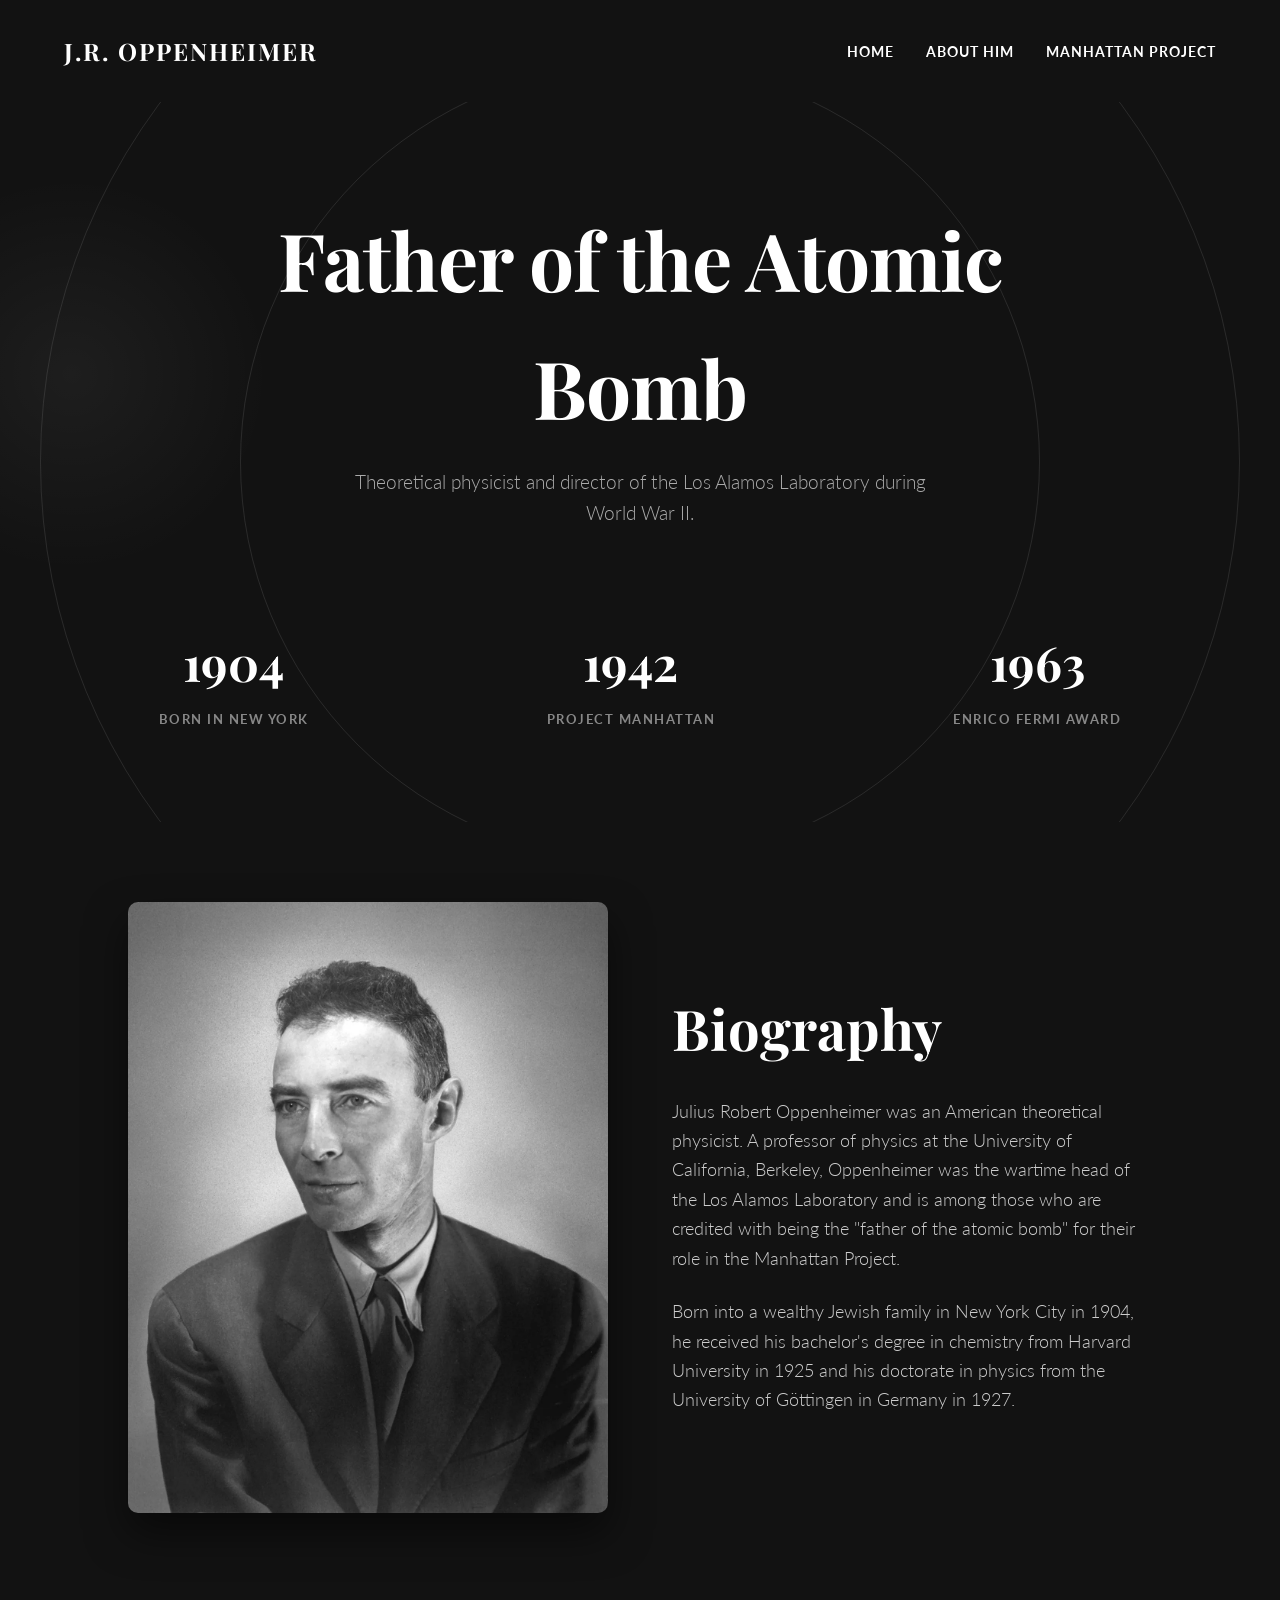
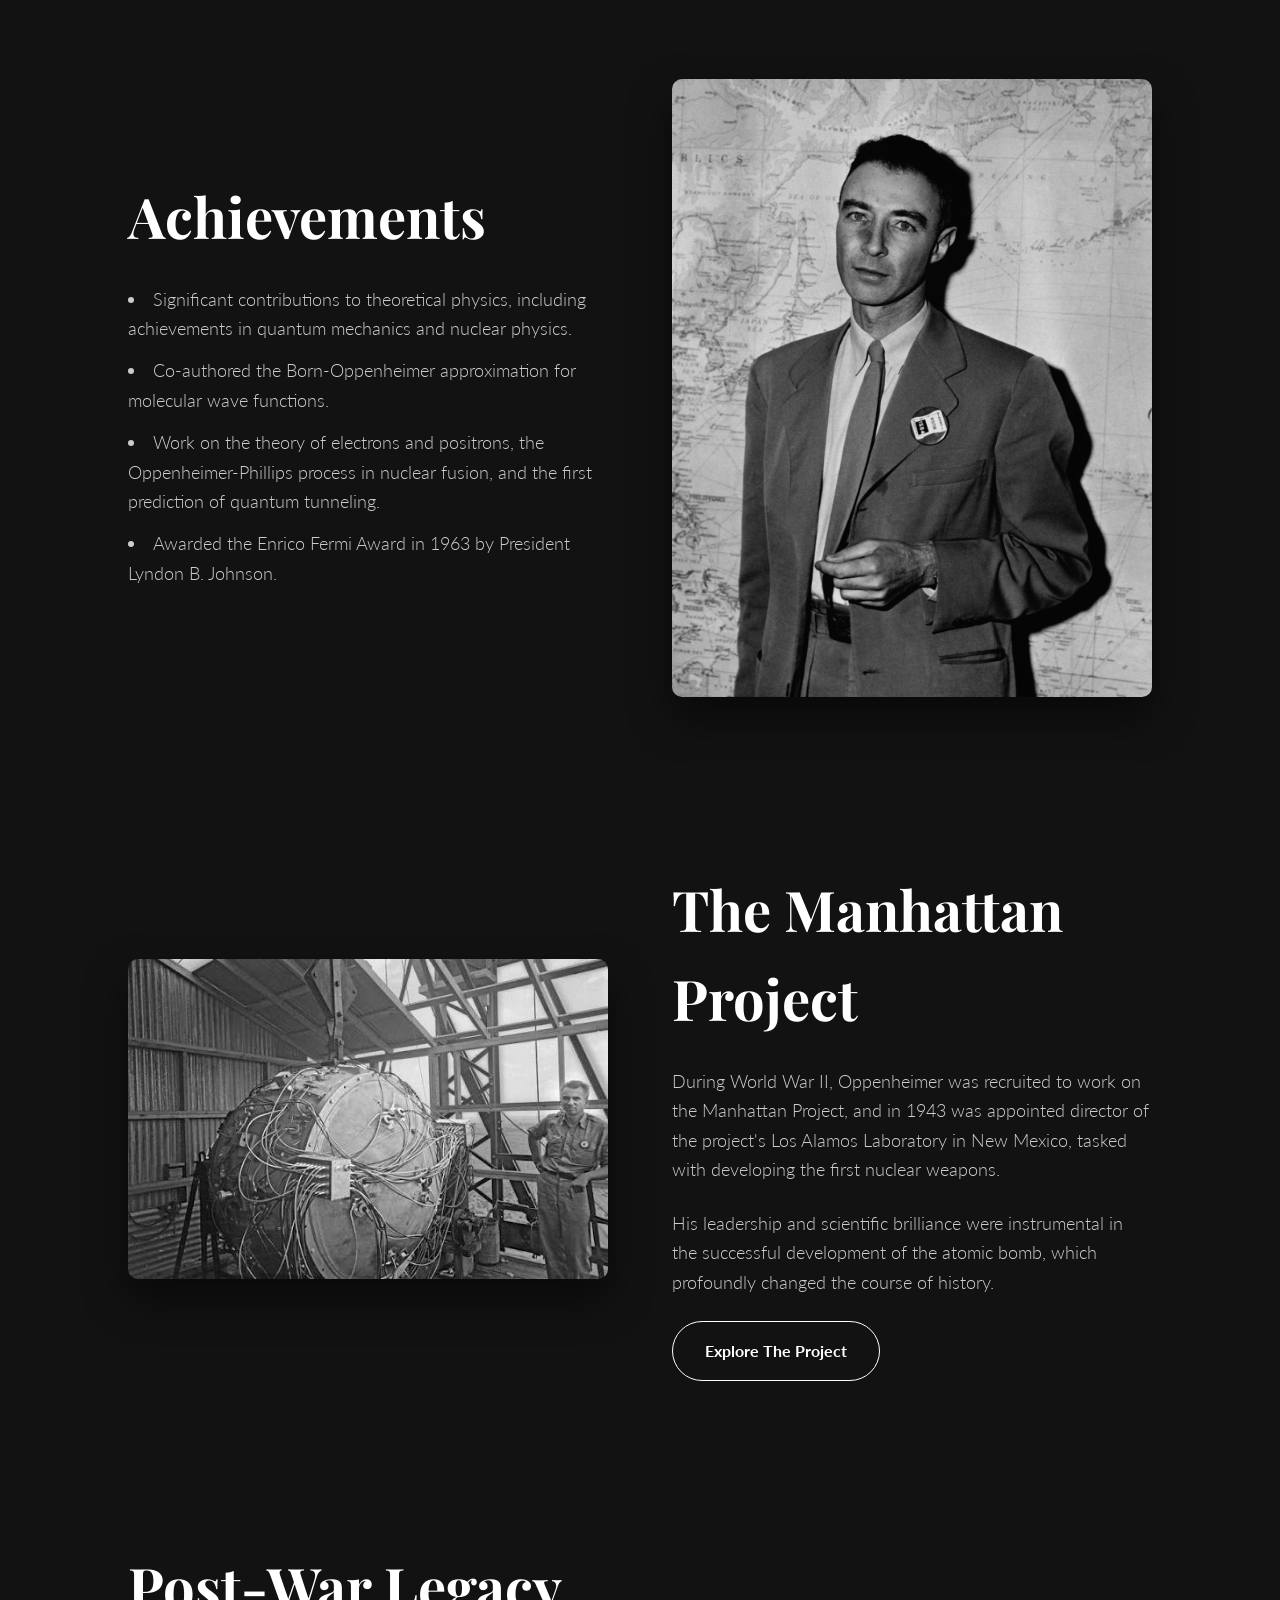
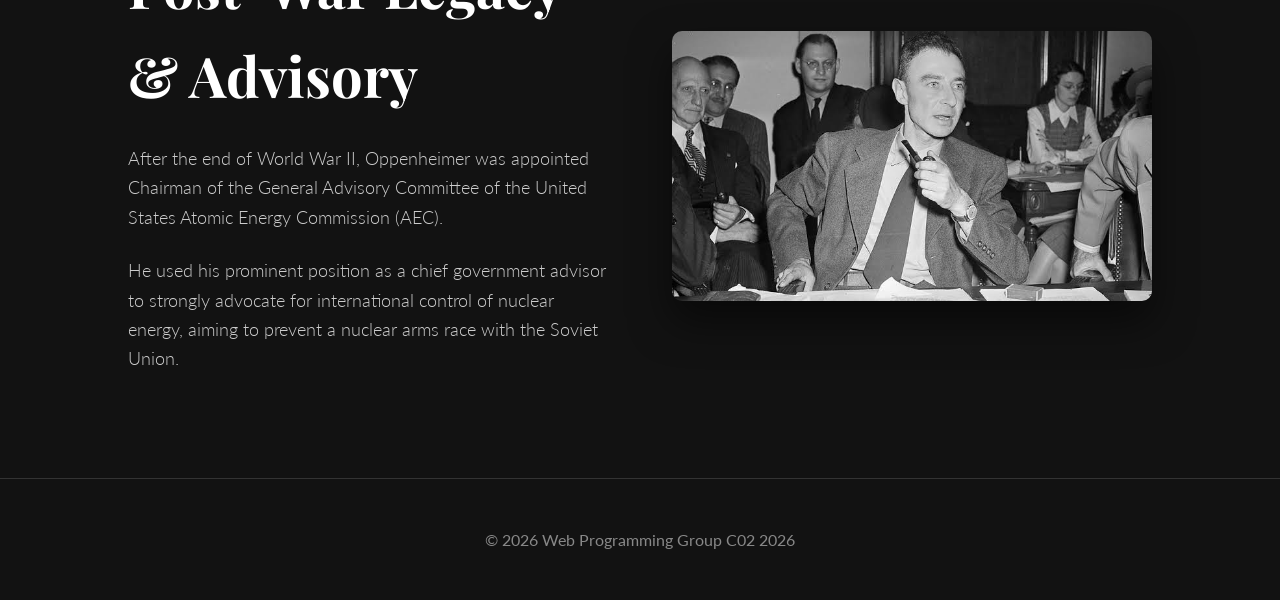
==== src/index.html @ 3f8bb255 "feat: add landing page" ====
<!DOCTYPE html>
<html lang="en">
<head>
    <meta charset="UTF-8">
    <meta name="viewport" content="width=device-width, initial-scale=1.0">
    <title>J. Robert Oppenheimer</title>
    
    <!-- Google Fonts: Playfair Display & Lato -->
    <link rel="preconnect" href="https://fonts.googleapis.com">
    <link rel="preconnect" href="https://fonts.gstatic.com" crossorigin>
    <link href="https://fonts.googleapis.com/css2?family=Lato:wght@300;400;700&family=Playfair+Display:ital,wght@0,500;0,700;1,400&display=swap" rel="stylesheet">
    
    <link rel="stylesheet" href="style.css">
</head>
<body>

    <nav class="animate-fade-in">
        <div class="logo">J.R. OPPENHEIMER</div>
        <div class="nav-links">
            <a href="index.html">Home</a>
            <a href="#">About Him</a>
            <a href="manhattan-project.html">Manhattan Project</a>
        </div>
    </nav>

    <div class="hero">
        <div class="bg-circle circle-1"></div>
        <div class="bg-circle circle-2"></div>
        <div class="bg-circle circle-3"></div>
        
        <h1 class="hero-title">Father of the Atomic Bomb</h1>
        <p class="hero-subtitle">Theoretical physicist and director of the Los Alamos Laboratory during World War II.</p>
        
        <div class="stats-container">
            <div class="stat-item">
                <div class="stat-number">1904</div>
                <div class="stat-label">Born in New York</div>
            </div>
            <div class="stat-item">
                <div class="stat-number">1942</div>
                <div class="stat-label">Project Manhattan</div>
            </div>
            <div class="stat-item">
                <div class="stat-number">1963</div>
                <div class="stat-label">Enrico Fermi Award</div>
            </div>
        </div>
    </div>

    <section class="section" id="about">
        <div class="image-block">
            <img src="images/3.webp" alt="J. Robert Oppenheimer Portrait">
        </div>
        <div class="content-block">
            <h2>Biography</h2>
            <p>Julius Robert Oppenheimer was an American theoretical physicist. A professor of physics at the University of California, Berkeley, Oppenheimer was the wartime head of the Los Alamos Laboratory and is among those who are credited with being the "father of the atomic bomb" for their role in the Manhattan Project.</p>
            <p>Born into a wealthy Jewish family in New York City in 1904, he received his bachelor's degree in chemistry from Harvard University in 1925 and his doctorate in physics from the University of Göttingen in Germany in 1927.</p>
        </div>
    </section>

    <section class="section section-reverse">
        <div class="image-block">
            <img src="images/1.avif" alt="Oppenheimer Achievements">
        </div>
        <div class="content-block">
            <h2>Achievements</h2>
            <ul>
                <li>Significant contributions to theoretical physics, including achievements in quantum mechanics and nuclear physics.</li>
                <li>Co-authored the Born-Oppenheimer approximation for molecular wave functions.</li>
                <li>Work on the theory of electrons and positrons, the Oppenheimer-Phillips process in nuclear fusion, and the first prediction of quantum tunneling.</li>
                <li>Awarded the Enrico Fermi Award in 1963 by President Lyndon B. Johnson.</li>
            </ul>
        </div>
    </section>

    <section class="section">
        <div class="image-block">
            <img src="images/4.jpeg" alt="The Manhattan Project">
        </div>
        <div class="content-block">
            <h2>The Manhattan Project</h2>
            <p>During World War II, Oppenheimer was recruited to work on the Manhattan Project, and in 1943 was appointed director of the project's Los Alamos Laboratory in New Mexico, tasked with developing the first nuclear weapons.</p>
            <p>His leadership and scientific brilliance were instrumental in the successful development of the atomic bomb, which profoundly changed the course of history.</p>
            <a href="manhattan-project.html" class="btn-outline">Explore The Project</a>
        </div>
    </section>

    <section class="section section-reverse">
        <div class="image-block">
            <img src="images/2.jpeg" alt="Post-War Legacy">
        </div>
        <div class="content-block">
            <h2>Post-War Legacy & Advisory</h2>
            <p>After the end of World War II, Oppenheimer was appointed Chairman of the General Advisory Committee of the United States Atomic Energy Commission (AEC).</p>
            <p>He used his prominent position as a chief government advisor to strongly advocate for international control of nuclear energy, aiming to prevent a nuclear arms race with the Soviet Union.</p>
        </div>
    </section>

    <footer>
        <p>&copy; 2026 Web Programming Group C02 2026</p>
    </footer>

</body>
</html>
---- src/style.css ----
:root {
    --bg-color: #121212;
    --text-color: #ffffff;
    --accent-color: #555555;
}

* {
    margin: 0;
    padding: 0;
    box-sizing: border-box;
}

body {
    font-family: 'Lato', sans-serif;
    background-color: var(--bg-color);
    color: var(--text-color);
    overflow-x: hidden;
    line-height: 1.6;
}

/* Typography Overrides */
h1, h2, h3, .logo, .stat-number {
    font-family: 'Playfair Display', serif;
}

/* Animations */
@keyframes fadeUp {
    from {
        opacity: 0;
        transform: translateY(40px);
    }
    to {
        opacity: 1;
        transform: translateY(0);
    }
}

@keyframes fadeIn {
    from { opacity: 0; }
    to { opacity: 1; }
}

.animate-fade-in {
    opacity: 0;
    animation: fadeIn 1.5s ease-out forwards;
}

/* Navigation */
nav {
    display: flex;
    justify-content: space-between;
    align-items: center;
    padding: 2rem 5%;
    position: relative;
    z-index: 10;
}

.logo {
    font-weight: 700;
    font-size: 1.5rem;
    letter-spacing: 2px;
}

.nav-links {
    display: flex;
    gap: 2rem;
}

.nav-links a {
    color: var(--text-color);
    text-decoration: none;
    font-size: 0.9rem;
    text-transform: uppercase;
    letter-spacing: 1px;
    font-weight: 700;
    transition: color 0.3s;
}

.nav-links a:hover {
    color: #aaaaaa;
}

/* Hero Section (inspired by reference) */
.hero {
    position: relative;
    min-height: 80vh;
    padding: 4rem 2rem;
    display: flex;
    flex-direction: column;
    justify-content: center;
    align-items: center;
    text-align: center;
    overflow: hidden;
}

/* Background blur circles */
.bg-circle {
    position: absolute;
    border-radius: 50%;
    border: 1px solid rgba(255, 255, 255, 0.1);
    z-index: -1;
}

.circle-1 {
    width: 800px;
    height: 800px;
    top: 50%;
    left: 50%;
    transform: translate(-50%, -50%);
}

.circle-2 {
    width: 1200px;
    height: 1200px;
    top: 50%;
    left: 50%;
    transform: translate(-50%, -50%);
}

.circle-3 {
    width: 400px;
    height: 400px;
    top: 10%;
    left: -10%;
    background: radial-gradient(circle, rgba(255,255,255,0.05) 0%, rgba(18,18,18,0) 70%);
    border: none;
}

.hero-title {
    font-size: 5rem;
    font-weight: 700;
    letter-spacing: -1px;
    margin-bottom: 1rem;
    max-width: 800px;
    z-index: 1;
    opacity: 0;
    animation: fadeUp 1s cubic-bezier(0.16, 1, 0.3, 1) 0.2s forwards;
}

.hero-subtitle {
    font-size: 1.2rem;
    color: #aaaaaa;
    font-weight: 300;
    margin-bottom: 1rem;
    max-width: 600px;
    z-index: 1;
    opacity: 0;
    animation: fadeUp 1s cubic-bezier(0.16, 1, 0.3, 1) 0.4s forwards;
}

/* Stats Row */
.stats-container {
    display: flex;
    justify-content: space-around;
    width: 100%;
    max-width: 1200px;
    margin-top: 5rem;
    z-index: 1;
    opacity: 0;
    animation: fadeUp 1s cubic-bezier(0.16, 1, 0.3, 1) 0.6s forwards;
}

.stat-item {
    text-align: center;
}

.stat-number {
    font-size: 3rem;
    font-weight: 700;
    margin-bottom: 0.5rem;
}

.stat-label {
    font-size: 0.8rem;
    text-transform: uppercase;
    color: #888;
    letter-spacing: 1.5px;
    font-weight: 700;
}

/* Content Sections */
.section {
    padding: 5rem 10%;
    display: flex;
    gap: 4rem;
    align-items: center;
    opacity: 0;
    animation: fadeUp 1s cubic-bezier(0.16, 1, 0.3, 1) 0.8s forwards;
}

.section-reverse {
    flex-direction: row-reverse;
}

.content-block {
    flex: 1;
}

.content-block h2 {
    font-size: 3.5rem;
    margin-bottom: 1.5rem;
    font-weight: 700;
}

.content-block p {
    font-size: 1.15rem;
    color: #cccccc;
    font-weight: 300;
    margin-bottom: 1.5rem;
}

.content-block ul {
    list-style-position: inside;
    color: #cccccc;
    font-weight: 300;
    font-size: 1.15rem;
    margin-bottom: 1.5rem;
}

.content-block li {
    margin-bottom: 0.8rem;
}

.image-block {
    flex: 1;
    position: relative;
}

.image-block img {
    width: 100%;
    border-radius: 10px;
    box-shadow: 0 20px 40px rgba(0,0,0,0.5);
    filter: grayscale(100%);
    transition: filter 0.5s ease;
}

.image-block img:hover {
    filter: grayscale(0%);
}

.btn {
    display: inline-block;
    padding: 1rem 2rem;
    background-color: var(--text-color);
    color: var(--bg-color);
    text-decoration: none;
    font-weight: bold;
    border-radius: 30px;
    transition: background-color 0.3s, transform 0.3s;
}

.btn:hover {
    background-color: #dddddd;
    transform: translateY(-3px);
}

.btn-outline {
    background-color: transparent;
    color: var(--text-color);
    border: 1px solid var(--text-color);
    display: inline-block;
    padding: 1rem 2rem;
    text-decoration: none;
    font-weight: bold;
    border-radius: 30px;
    transition: background-color 0.3s, transform 0.3s;
}

.btn-outline:hover {
    background-color: rgba(255,255,255,0.1);
    transform: translateY(-3px);
}

/* Footer */
footer {
    text-align: center;
    padding: 3rem;
    border-top: 1px solid #333;
    color: #888;
    opacity: 0;
    animation: fadeIn 1s ease-out 1s forwards;
}

@media (max-width: 768px) {
    .section, .section-reverse {
        flex-direction: column;
    }
    .hero-title {
        font-size: 3rem;
    }
    .stats-container {
        flex-direction: column;
        gap: 2rem;
        margin-top: 3rem;
    }
    .nav-links {
        display: none; /* simple responsive handling */
    }
}
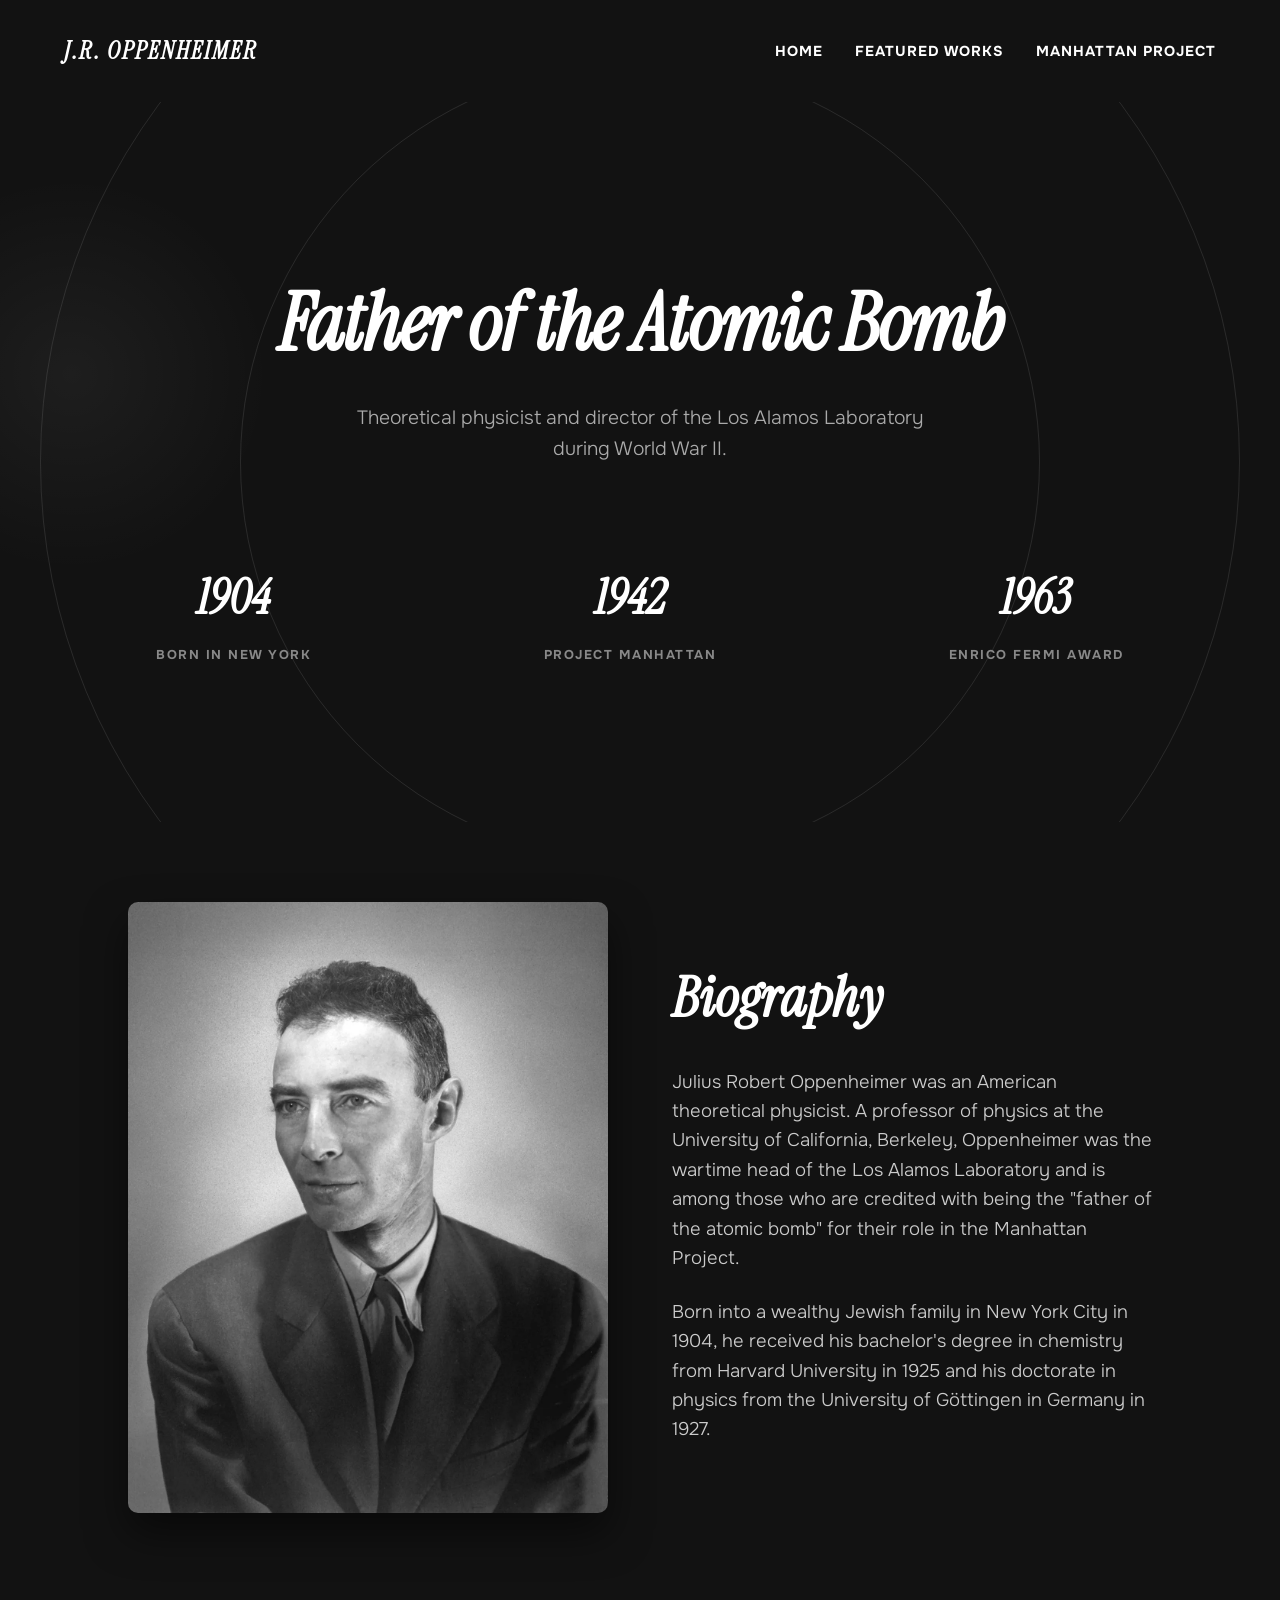
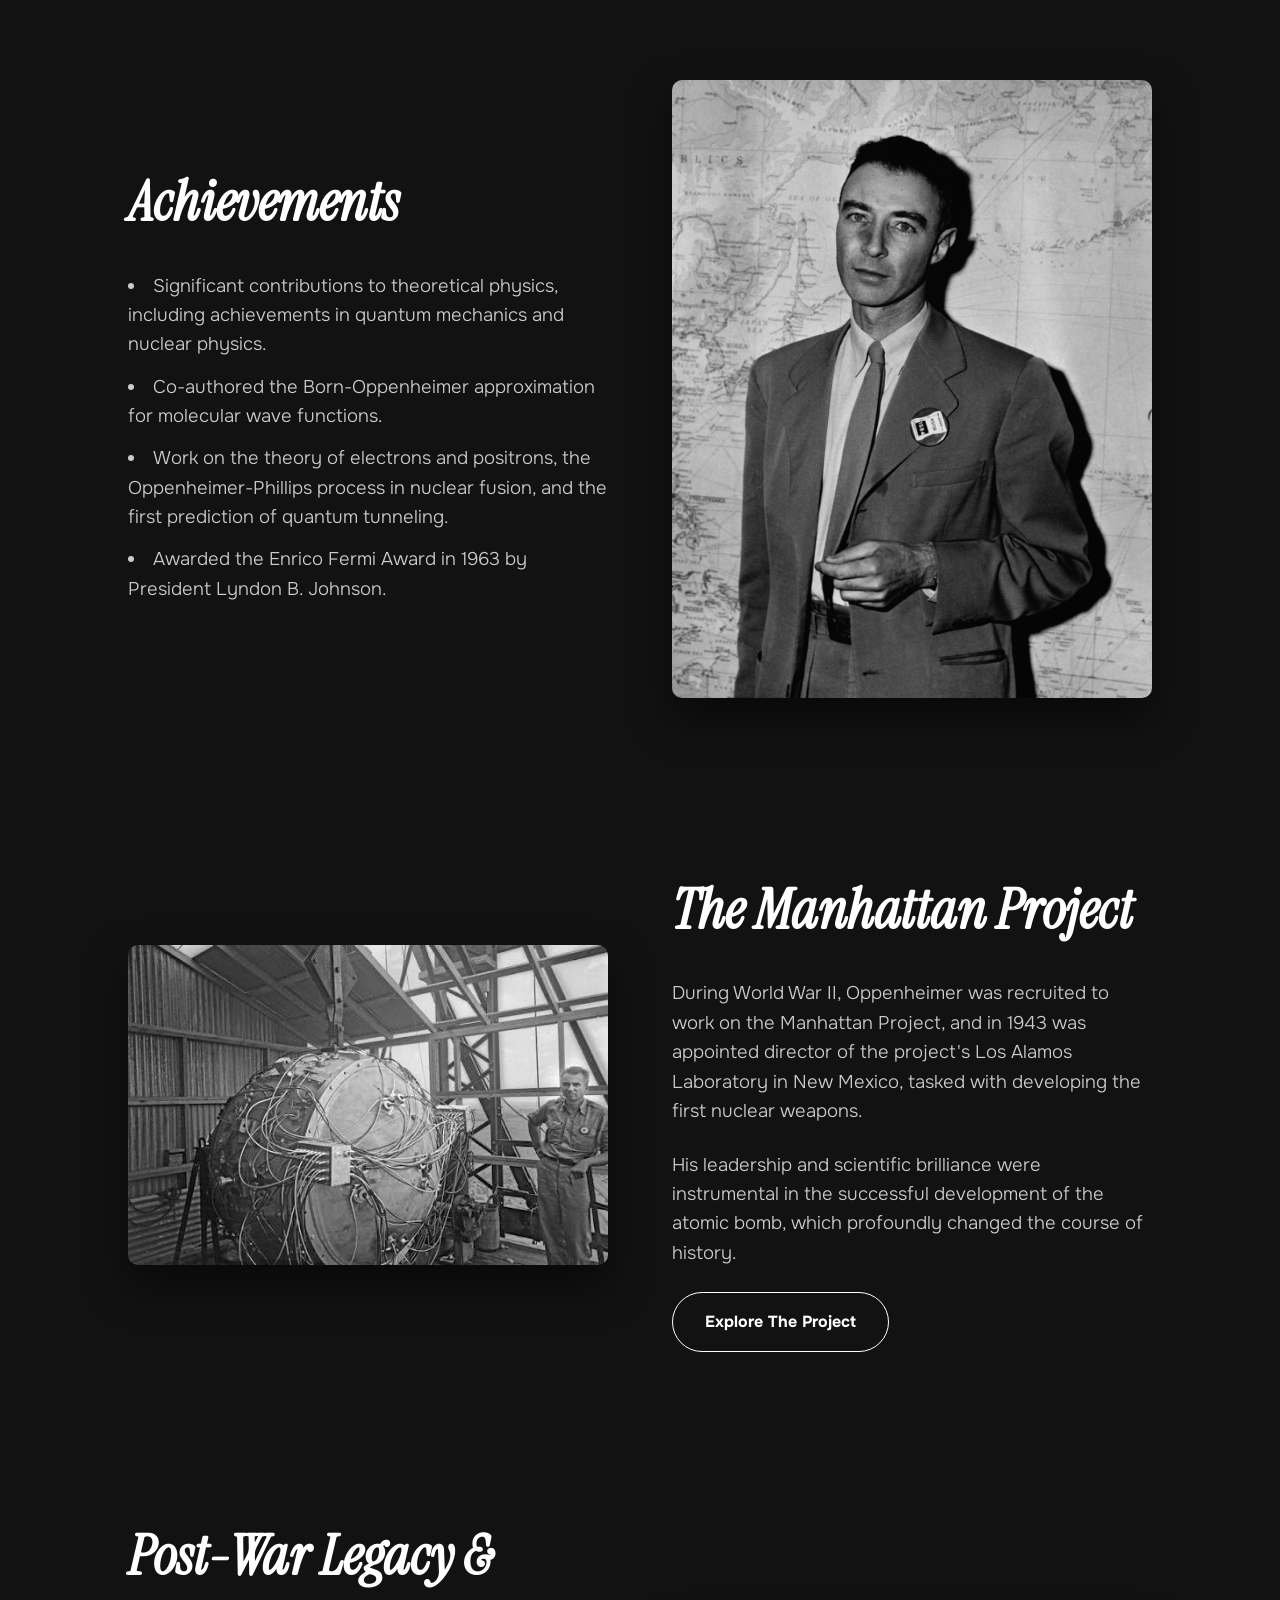
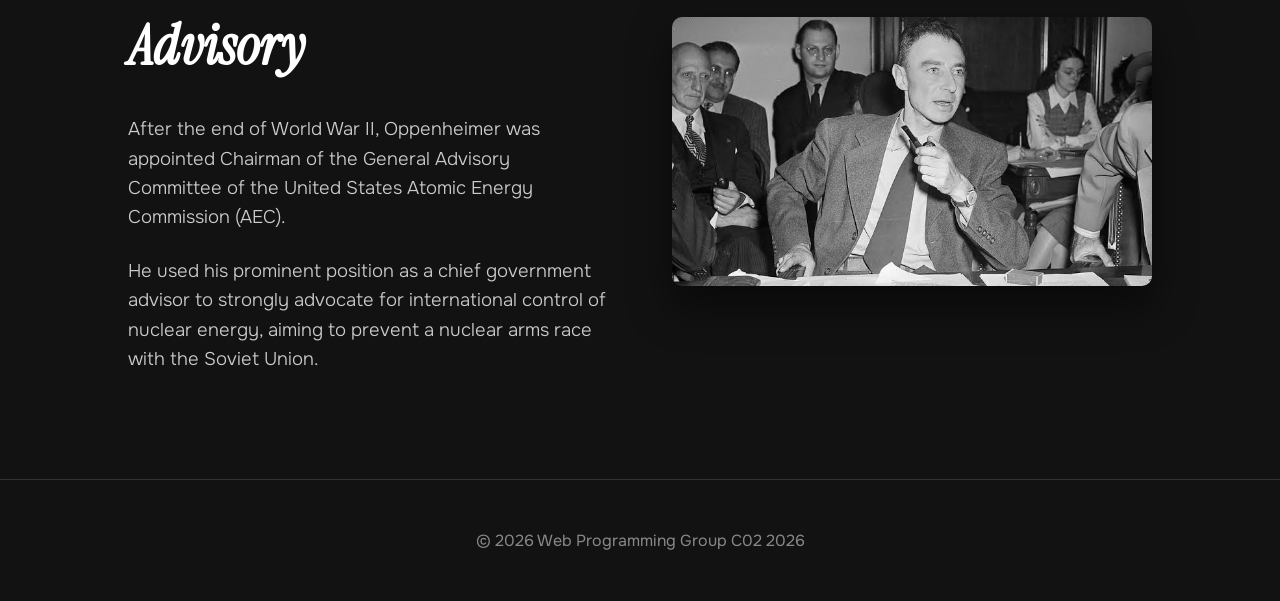
==== commit ea9ccb2d: "feat: add new page" ====
--- a/src/index.html
+++ b/src/index.html
@@ -1,104 +1,148 @@
-<!DOCTYPE html>
+<!doctype html>
 <html lang="en">
-<head>
-    <meta charset="UTF-8">
-    <meta name="viewport" content="width=device-width, initial-scale=1.0">
+  <head>
+    <meta charset="UTF-8" />
+    <meta name="viewport" content="width=device-width, initial-scale=1.0" />
     <title>J. Robert Oppenheimer</title>
-    
-    <!-- Google Fonts: Playfair Display & Lato -->
+
+    <!-- Google Fonts: Onest & Instrument Serif -->
     <link rel="preconnect" href="https://fonts.googleapis.com">
     <link rel="preconnect" href="https://fonts.gstatic.com" crossorigin>
-    <link href="https://fonts.googleapis.com/css2?family=Lato:wght@300;400;700&family=Playfair+Display:ital,wght@0,500;0,700;1,400&display=swap" rel="stylesheet">
-    
-    <link rel="stylesheet" href="style.css">
-</head>
-<body>
+    <link href="https://fonts.googleapis.com/css2?family=Instrument+Serif:ital@0;1&family=Onest:wght@300;400;700&display=swap" rel="stylesheet" />
 
+    <link rel="stylesheet" href="style.css" />
+  </head>
+  <body class="oppenheimer-page">
     <nav class="animate-fade-in">
-        <div class="logo">J.R. OPPENHEIMER</div>
-        <div class="nav-links">
-            <a href="index.html">Home</a>
-            <a href="#">About Him</a>
-            <a href="manhattan-project.html">Manhattan Project</a>
-        </div>
+      <div class="logo">J.R. OPPENHEIMER</div>
+      <div class="nav-links">
+        <a href="index.html">Home</a>
+        <a href="featured-works.html">Featured Works</a>
+        <a href="manhattan-project.html">Manhattan Project</a>
+      </div>
     </nav>
 
     <div class="hero">
-        <div class="bg-circle circle-1"></div>
-        <div class="bg-circle circle-2"></div>
-        <div class="bg-circle circle-3"></div>
-        
-        <h1 class="hero-title">Father of the Atomic Bomb</h1>
-        <p class="hero-subtitle">Theoretical physicist and director of the Los Alamos Laboratory during World War II.</p>
-        
-        <div class="stats-container">
-            <div class="stat-item">
-                <div class="stat-number">1904</div>
-                <div class="stat-label">Born in New York</div>
-            </div>
-            <div class="stat-item">
-                <div class="stat-number">1942</div>
-                <div class="stat-label">Project Manhattan</div>
-            </div>
-            <div class="stat-item">
-                <div class="stat-number">1963</div>
-                <div class="stat-label">Enrico Fermi Award</div>
-            </div>
+      <div class="bg-circle circle-1"></div>
+      <div class="bg-circle circle-2"></div>
+      <div class="bg-circle circle-3"></div>
+
+      <h1 class="hero-title">Father of the Atomic Bomb</h1>
+      <p class="hero-subtitle">
+        Theoretical physicist and director of the Los Alamos Laboratory during
+        World War II.
+      </p>
+
+      <div class="stats-container">
+        <div class="stat-item">
+          <div class="stat-number">1904</div>
+          <div class="stat-label">Born in New York</div>
         </div>
+        <div class="stat-item">
+          <div class="stat-number">1942</div>
+          <div class="stat-label">Project Manhattan</div>
+        </div>
+        <div class="stat-item">
+          <div class="stat-number">1963</div>
+          <div class="stat-label">Enrico Fermi Award</div>
+        </div>
+      </div>
     </div>
 
     <section class="section" id="about">
-        <div class="image-block">
-            <img src="images/3.webp" alt="J. Robert Oppenheimer Portrait">
-        </div>
-        <div class="content-block">
-            <h2>Biography</h2>
-            <p>Julius Robert Oppenheimer was an American theoretical physicist. A professor of physics at the University of California, Berkeley, Oppenheimer was the wartime head of the Los Alamos Laboratory and is among those who are credited with being the "father of the atomic bomb" for their role in the Manhattan Project.</p>
-            <p>Born into a wealthy Jewish family in New York City in 1904, he received his bachelor's degree in chemistry from Harvard University in 1925 and his doctorate in physics from the University of Göttingen in Germany in 1927.</p>
-        </div>
+      <div class="image-block">
+        <img src="images/3.webp" alt="J. Robert Oppenheimer Portrait" />
+      </div>
+      <div class="content-block">
+        <h2>Biography</h2>
+        <p>
+          Julius Robert Oppenheimer was an American theoretical physicist. A
+          professor of physics at the University of California, Berkeley,
+          Oppenheimer was the wartime head of the Los Alamos Laboratory and is
+          among those who are credited with being the "father of the atomic
+          bomb" for their role in the Manhattan Project.
+        </p>
+        <p>
+          Born into a wealthy Jewish family in New York City in 1904, he
+          received his bachelor's degree in chemistry from Harvard University in
+          1925 and his doctorate in physics from the University of Göttingen in
+          Germany in 1927.
+        </p>
+      </div>
     </section>
 
     <section class="section section-reverse">
-        <div class="image-block">
-            <img src="images/1.avif" alt="Oppenheimer Achievements">
-        </div>
-        <div class="content-block">
-            <h2>Achievements</h2>
-            <ul>
-                <li>Significant contributions to theoretical physics, including achievements in quantum mechanics and nuclear physics.</li>
-                <li>Co-authored the Born-Oppenheimer approximation for molecular wave functions.</li>
-                <li>Work on the theory of electrons and positrons, the Oppenheimer-Phillips process in nuclear fusion, and the first prediction of quantum tunneling.</li>
-                <li>Awarded the Enrico Fermi Award in 1963 by President Lyndon B. Johnson.</li>
-            </ul>
-        </div>
+      <div class="image-block">
+        <img src="images/1.avif" alt="Oppenheimer Achievements" />
+      </div>
+      <div class="content-block">
+        <h2>Achievements</h2>
+        <ul>
+          <li>
+            Significant contributions to theoretical physics, including
+            achievements in quantum mechanics and nuclear physics.
+          </li>
+          <li>
+            Co-authored the Born-Oppenheimer approximation for molecular wave
+            functions.
+          </li>
+          <li>
+            Work on the theory of electrons and positrons, the
+            Oppenheimer-Phillips process in nuclear fusion, and the first
+            prediction of quantum tunneling.
+          </li>
+          <li>
+            Awarded the Enrico Fermi Award in 1963 by President Lyndon B.
+            Johnson.
+          </li>
+        </ul>
+      </div>
     </section>
 
     <section class="section">
-        <div class="image-block">
-            <img src="images/4.jpeg" alt="The Manhattan Project">
-        </div>
-        <div class="content-block">
-            <h2>The Manhattan Project</h2>
-            <p>During World War II, Oppenheimer was recruited to work on the Manhattan Project, and in 1943 was appointed director of the project's Los Alamos Laboratory in New Mexico, tasked with developing the first nuclear weapons.</p>
-            <p>His leadership and scientific brilliance were instrumental in the successful development of the atomic bomb, which profoundly changed the course of history.</p>
-            <a href="manhattan-project.html" class="btn-outline">Explore The Project</a>
-        </div>
+      <div class="image-block">
+        <img src="images/4.jpeg" alt="The Manhattan Project" />
+      </div>
+      <div class="content-block">
+        <h2>The Manhattan Project</h2>
+        <p>
+          During World War II, Oppenheimer was recruited to work on the
+          Manhattan Project, and in 1943 was appointed director of the project's
+          Los Alamos Laboratory in New Mexico, tasked with developing the first
+          nuclear weapons.
+        </p>
+        <p>
+          His leadership and scientific brilliance were instrumental in the
+          successful development of the atomic bomb, which profoundly changed
+          the course of history.
+        </p>
+        <a href="manhattan-project.html" class="btn-outline"
+          >Explore The Project</a
+        >
+      </div>
     </section>
 
     <section class="section section-reverse">
-        <div class="image-block">
-            <img src="images/2.jpeg" alt="Post-War Legacy">
-        </div>
-        <div class="content-block">
-            <h2>Post-War Legacy & Advisory</h2>
-            <p>After the end of World War II, Oppenheimer was appointed Chairman of the General Advisory Committee of the United States Atomic Energy Commission (AEC).</p>
-            <p>He used his prominent position as a chief government advisor to strongly advocate for international control of nuclear energy, aiming to prevent a nuclear arms race with the Soviet Union.</p>
-        </div>
+      <div class="image-block">
+        <img src="images/2.jpeg" alt="Post-War Legacy" />
+      </div>
+      <div class="content-block">
+        <h2>Post-War Legacy & Advisory</h2>
+        <p>
+          After the end of World War II, Oppenheimer was appointed Chairman of
+          the General Advisory Committee of the United States Atomic Energy
+          Commission (AEC).
+        </p>
+        <p>
+          He used his prominent position as a chief government advisor to
+          strongly advocate for international control of nuclear energy, aiming
+          to prevent a nuclear arms race with the Soviet Union.
+        </p>
+      </div>
     </section>
 
     <footer>
-        <p>&copy; 2026 Web Programming Group C02 2026</p>
+      <p>&copy; 2026 Web Programming Group C02 2026</p>
     </footer>
-
-</body>
+  </body>
 </html>
--- a/src/style.css
+++ b/src/style.css
@@ -11,7 +11,11 @@
 }
 
 body {
-    font-family: 'Lato', sans-serif;
+    font-family: "Onest", sans-serif;
+}
+
+body.oppenheimer-page {
+    font-family: 'Onest', sans-serif;
     background-color: var(--bg-color);
     color: var(--text-color);
     overflow-x: hidden;
@@ -19,8 +23,12 @@
 }
 
 /* Typography Overrides */
-h1, h2, h3, .logo, .stat-number {
-    font-family: 'Playfair Display', serif;
+body.oppenheimer-page h1, 
+body.oppenheimer-page h2, 
+body.oppenheimer-page h3, 
+.logo, .stat-number {
+    font-family: 'Instrument Serif', serif;
+    font-style: italic;
 }
 
 /* Animations */
@@ -297,3 +305,84 @@
         display: none; /* simple responsive handling */
     }
 }
+
+/* =========================================
+   MERGED STYLES FROM ROOT style.css
+   ========================================= */
+
+/* @import url("https://fonts.googleapis.com/css2?family=Geist+Mono:ital,wght@0,100..900;1,100..900&family=Instrument+Serif:ital@0;1&family=Onest:wght@100..900&display=swap"); */
+
+/* body {
+  font-family: "Onest", sans-serif;
+} Note: commented out to preserve Lato font for the landing page */
+
+.mono-label {
+  font-family: "Geist Mono", monospace;
+}
+
+.accent-italic {
+  font-family: "Instrument Serif", serif;
+  font-style: italic;
+}
+
+.box {
+  position: relative; /* jadi patokan buat overlay di dalemnya */
+  width: 300px;
+  overflow: hidden;
+}
+
+.box img {
+  display: block;
+  width: 100%;
+}
+
+.box-overlay {
+  /* inset: 10px; g jadi ini buat di tengah doang*/
+  position: absolute;
+  bottom: 0;
+  top: 50%; /* nempel di bawah aja, bukan inset semua sisi */
+  left: 0;
+  right: 0;
+  padding: 20px;
+
+  background: rgba(0, 0, 0, 0.4); /* dasar gelap transparan */
+  backdrop-filter: blur(3px); /* ini yang bikin efek blur */
+  -webkit-backdrop-filter: blur(8px);
+
+  color: white;
+  opacity: 0;
+  transform: translateY(10px); /* dikit geser ke bawah pas belum hover */
+  transition:
+    opacity 0.3s ease,
+    transform 0.3s ease;
+
+  opacity: 0;
+  transition: opacity 0.3s ease;
+}
+
+.box:hover .box-overlay {
+  opacity: 1;
+}
+
+.font-onest {
+  font-family: "Onest", sans-serif;
+  font-weight: 600;
+}
+
+.font-serif-accent {
+  font-family: "Instrument Serif", serif;
+  font-style: italic;
+  font-weight: 400;
+}
+
+.box-title {
+  font-family: "Onest", sans-serif;
+  font-weight: 600;
+  font-size: 14px; /* kecil, sesuai maumu */
+}
+
+.box-desc {
+  font-family: "Geist Mono", monospace;
+  font-weight: 400;
+  font-size: 13px;
+}
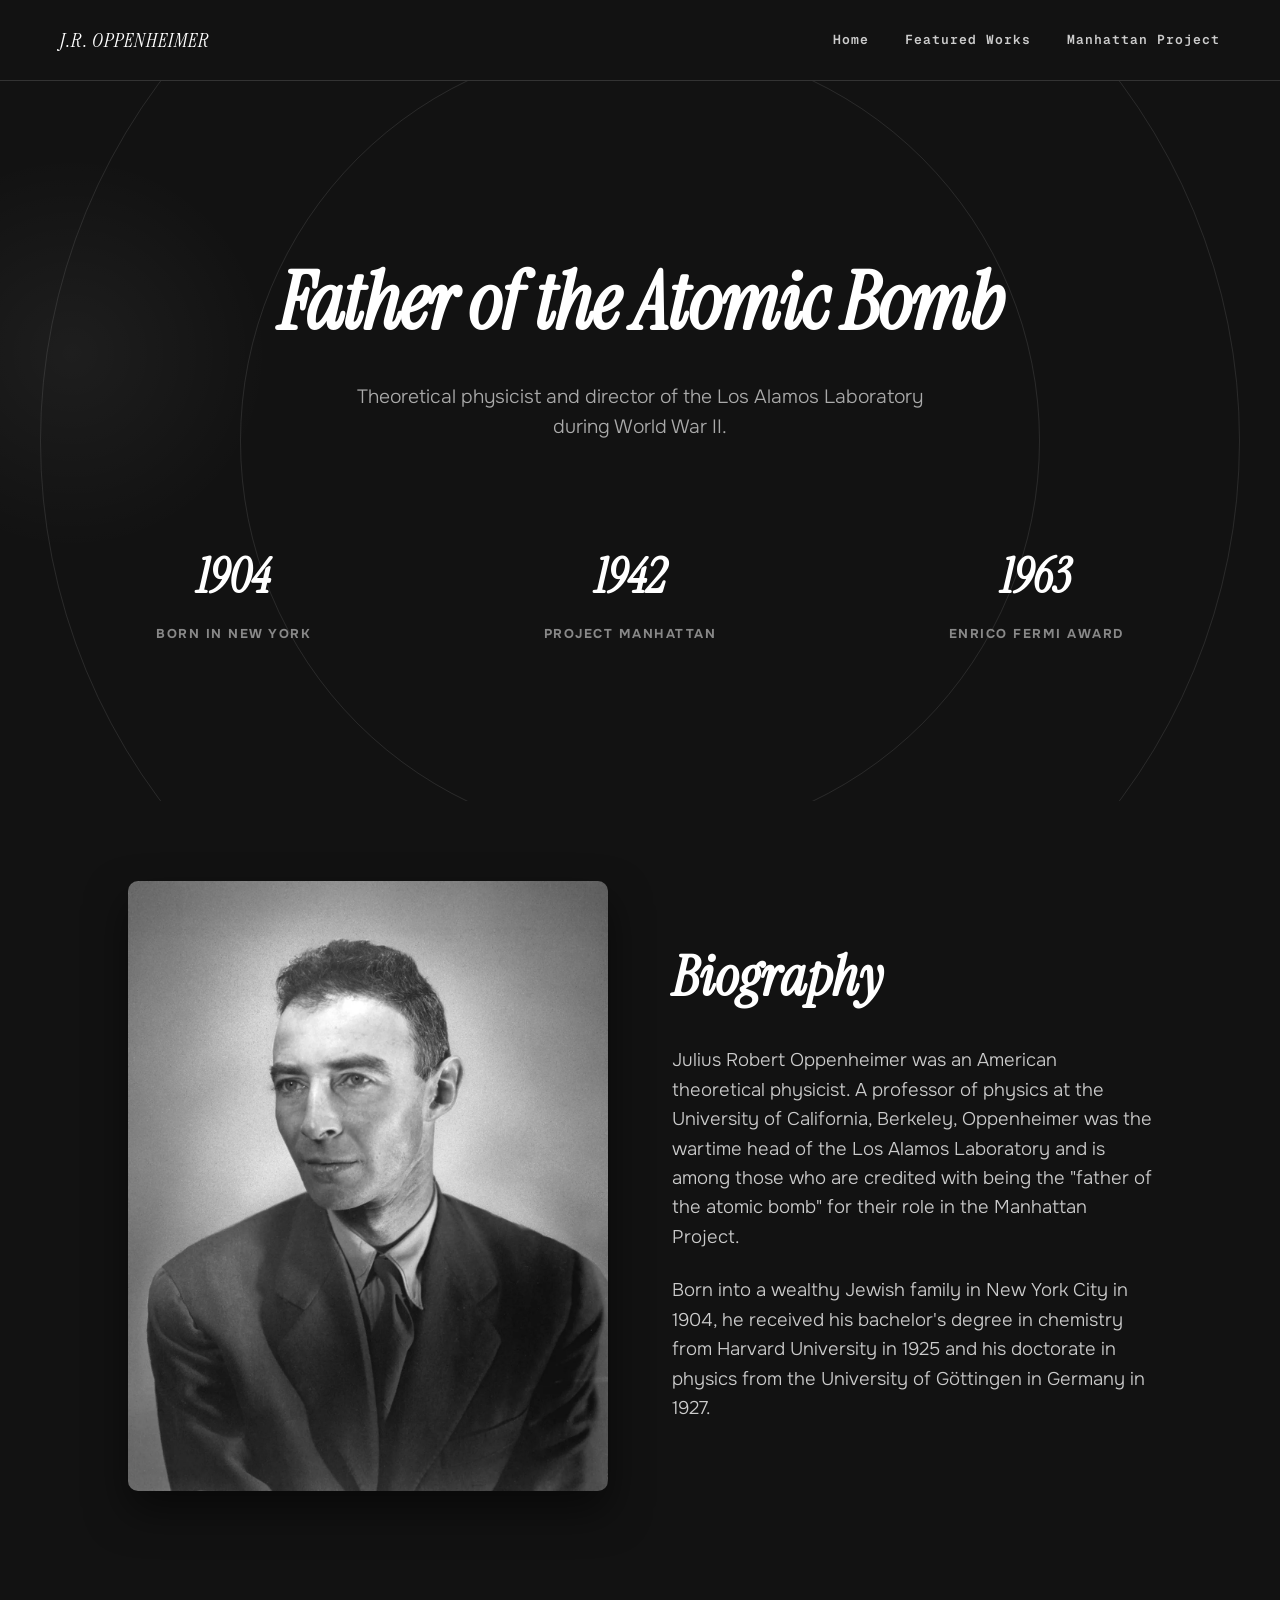
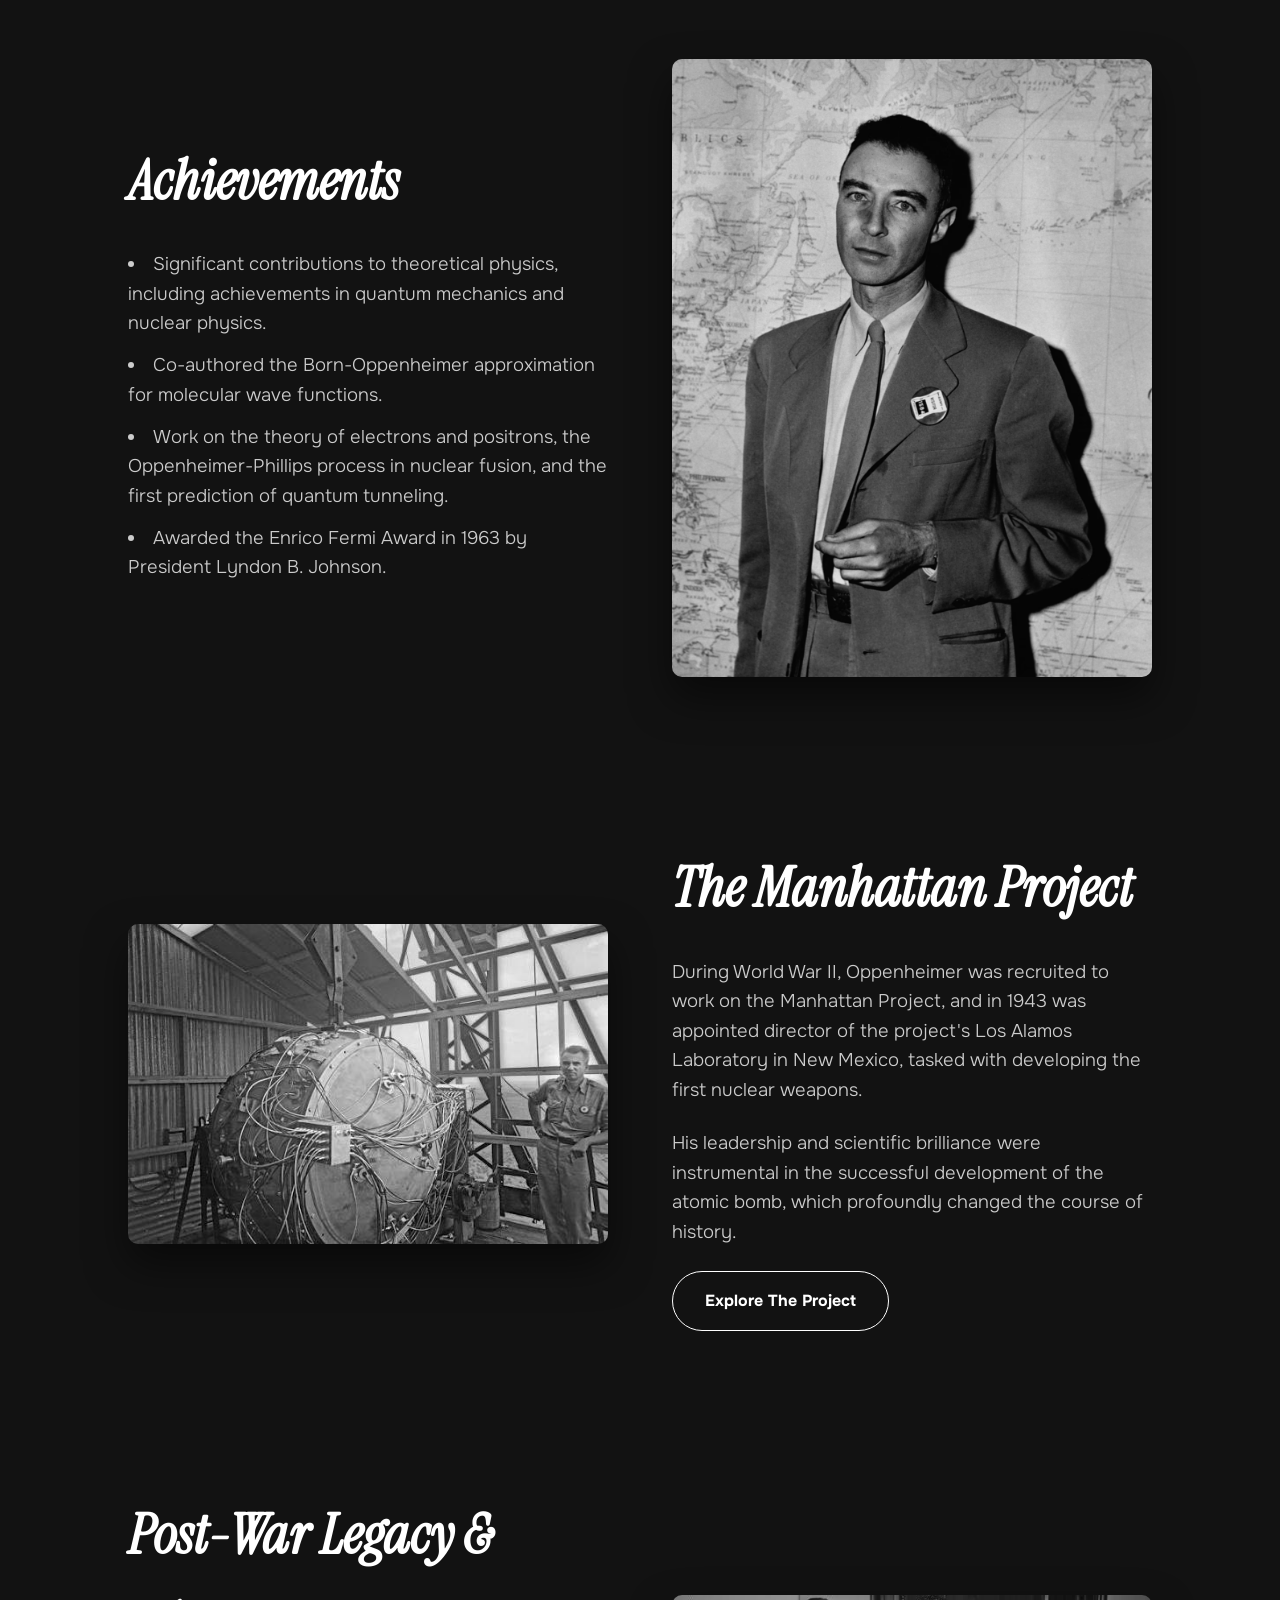
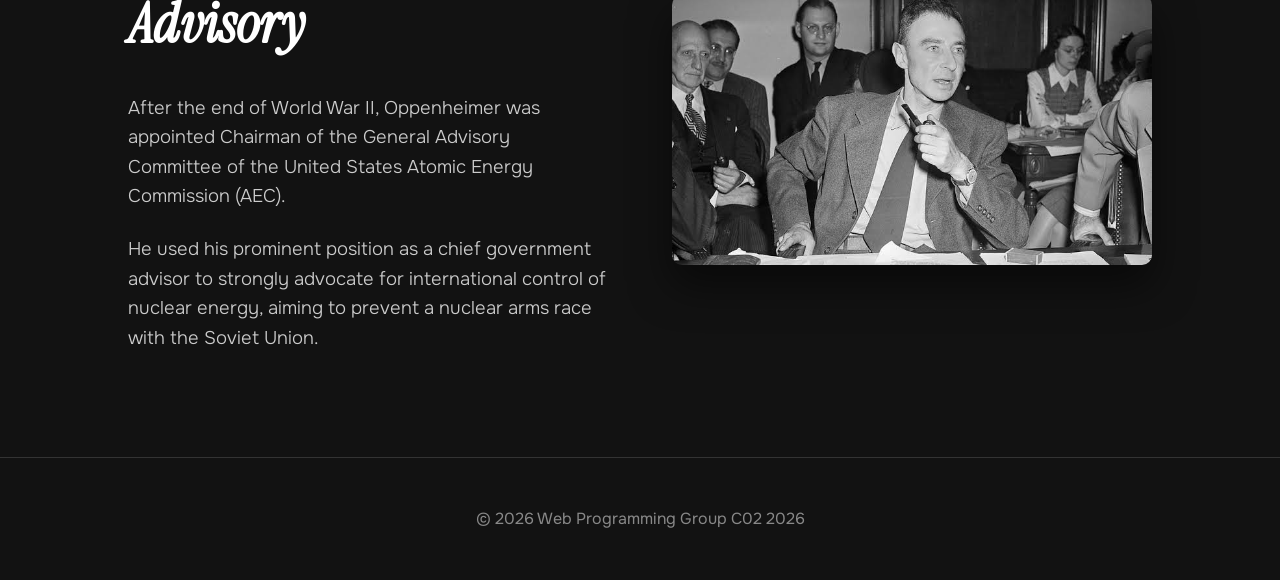
==== commit f624f6ae: "feat: update navbar to match with other page" ====
--- a/src/index.html
+++ b/src/index.html
@@ -8,13 +8,24 @@
     <!-- Google Fonts: Onest & Instrument Serif -->
     <link rel="preconnect" href="https://fonts.googleapis.com">
     <link rel="preconnect" href="https://fonts.gstatic.com" crossorigin>
-    <link href="https://fonts.googleapis.com/css2?family=Instrument+Serif:ital@0;1&family=Onest:wght@300;400;700&display=swap" rel="stylesheet" />
+    <link
+      href="https://fonts.googleapis.com/css2?family=Geist+Mono:ital,wght@0,100..900;1,100..900&family=Instrument+Serif:ital@0;1&family=Onest:wght@100..900&display=swap"
+      rel="stylesheet"
+    />
 
     <link rel="stylesheet" href="style.css" />
   </head>
   <body class="oppenheimer-page">
     <nav class="animate-fade-in">
       <div class="logo">J.R. OPPENHEIMER</div>
+
+      <input type="checkbox" id="menu-toggle" class="menu-toggle-checkbox" />
+      <label for="menu-toggle" class="hamburger">
+        <span></span>
+        <span></span>
+        <span></span>
+      </label>
+
       <div class="nav-links">
         <a href="index.html">Home</a>
         <a href="featured-works.html">Featured Works</a>
--- a/src/style.css
+++ b/src/style.css
@@ -1,309 +1,383 @@
 :root {
-    --bg-color: #121212;
-    --text-color: #ffffff;
-    --accent-color: #555555;
+  --bg-color: #121212;
+  --text-color: #ffffff;
+  --accent-color: #555555;
 }
 
 * {
-    margin: 0;
-    padding: 0;
-    box-sizing: border-box;
+  margin: 0;
+  padding: 0;
+  box-sizing: border-box;
 }
 
 body {
-    font-family: "Onest", sans-serif;
+  font-family: "Onest", sans-serif;
 }
 
 body.oppenheimer-page {
-    font-family: 'Onest', sans-serif;
-    background-color: var(--bg-color);
-    color: var(--text-color);
-    overflow-x: hidden;
-    line-height: 1.6;
+  font-family: "Onest", sans-serif;
+  background-color: var(--bg-color);
+  color: var(--text-color);
+  overflow-x: hidden;
+  line-height: 1.6;
 }
 
 /* Typography Overrides */
-body.oppenheimer-page h1, 
-body.oppenheimer-page h2, 
-body.oppenheimer-page h3, 
-.logo, .stat-number {
-    font-family: 'Instrument Serif', serif;
-    font-style: italic;
+body.oppenheimer-page h1,
+body.oppenheimer-page h2,
+body.oppenheimer-page h3,
+.logo,
+.stat-number {
+  font-family: "Instrument Serif", serif;
+  font-style: italic;
 }
 
 /* Animations */
 @keyframes fadeUp {
-    from {
-        opacity: 0;
-        transform: translateY(40px);
-    }
-    to {
-        opacity: 1;
-        transform: translateY(0);
-    }
+  from {
+    opacity: 0;
+    transform: translateY(40px);
+  }
+  to {
+    opacity: 1;
+    transform: translateY(0);
+  }
 }
 
 @keyframes fadeIn {
-    from { opacity: 0; }
-    to { opacity: 1; }
+  from {
+    opacity: 0;
+  }
+  to {
+    opacity: 1;
+  }
 }
 
 .animate-fade-in {
-    opacity: 0;
-    animation: fadeIn 1.5s ease-out forwards;
+  opacity: 0;
+  animation: fadeIn 1.5s ease-out forwards;
 }
 
 /* Navigation */
 nav {
-    display: flex;
-    justify-content: space-between;
-    align-items: center;
-    padding: 2rem 5%;
-    position: relative;
-    z-index: 10;
+  display: flex;
+  justify-content: space-between;
+  align-items: center;
+  padding: 24px 60px;
+  border-bottom: 1px solid #333;
+  position: relative;
+  z-index: 10;
 }
 
 .logo {
-    font-weight: 700;
-    font-size: 1.5rem;
-    letter-spacing: 2px;
+  font-family: "Instrument Serif", serif;
+  font-style: italic;
+  font-size: 20px;
+  letter-spacing: 1px;
+}
+
+.menu-toggle-checkbox {
+  display: none;
+}
+
+.hamburger {
+  display: none;
+  position: relative;
+  z-index: 9999;
+  cursor: pointer;
+  flex-direction: column;
+  justify-content: center;
+  gap: 5px;
+}
+
+.hamburger span {
+  display: block;
+  width: 25px;
+  height: 3px;
+  background-color: #ffffff;
+  transition: all 0.3s ease;
+  transform-origin: center;
 }
 
 .nav-links {
-    display: flex;
-    gap: 2rem;
+  display: flex;
+  gap: 36px;
 }
 
 .nav-links a {
-    color: var(--text-color);
-    text-decoration: none;
-    font-size: 0.9rem;
-    text-transform: uppercase;
-    letter-spacing: 1px;
-    font-weight: 700;
-    transition: color 0.3s;
+  font-family: "Geist Mono", monospace;
+  font-size: 13px;
+  font-weight: 600;
+  color: #cccccc;
+  text-decoration: none;
+  letter-spacing: 1px;
+  transition: color 0.2s ease;
 }
 
 .nav-links a:hover {
-    color: #aaaaaa;
+  color: #ffffff;
 }
 
 /* Hero Section (inspired by reference) */
 .hero {
-    position: relative;
-    min-height: 80vh;
-    padding: 4rem 2rem;
-    display: flex;
-    flex-direction: column;
-    justify-content: center;
-    align-items: center;
-    text-align: center;
-    overflow: hidden;
+  position: relative;
+  min-height: 80vh;
+  padding: 4rem 2rem;
+  display: flex;
+  flex-direction: column;
+  justify-content: center;
+  align-items: center;
+  text-align: center;
+  overflow: hidden;
 }
 
 /* Background blur circles */
 .bg-circle {
-    position: absolute;
-    border-radius: 50%;
-    border: 1px solid rgba(255, 255, 255, 0.1);
-    z-index: -1;
+  position: absolute;
+  border-radius: 50%;
+  border: 1px solid rgba(255, 255, 255, 0.1);
+  z-index: -1;
 }
 
 .circle-1 {
-    width: 800px;
-    height: 800px;
-    top: 50%;
-    left: 50%;
-    transform: translate(-50%, -50%);
+  width: 800px;
+  height: 800px;
+  top: 50%;
+  left: 50%;
+  transform: translate(-50%, -50%);
 }
 
 .circle-2 {
-    width: 1200px;
-    height: 1200px;
-    top: 50%;
-    left: 50%;
-    transform: translate(-50%, -50%);
+  width: 1200px;
+  height: 1200px;
+  top: 50%;
+  left: 50%;
+  transform: translate(-50%, -50%);
 }
 
 .circle-3 {
-    width: 400px;
-    height: 400px;
-    top: 10%;
-    left: -10%;
-    background: radial-gradient(circle, rgba(255,255,255,0.05) 0%, rgba(18,18,18,0) 70%);
-    border: none;
+  width: 400px;
+  height: 400px;
+  top: 10%;
+  left: -10%;
+  background: radial-gradient(
+    circle,
+    rgba(255, 255, 255, 0.05) 0%,
+    rgba(18, 18, 18, 0) 70%
+  );
+  border: none;
 }
 
 .hero-title {
-    font-size: 5rem;
-    font-weight: 700;
-    letter-spacing: -1px;
-    margin-bottom: 1rem;
-    max-width: 800px;
-    z-index: 1;
-    opacity: 0;
-    animation: fadeUp 1s cubic-bezier(0.16, 1, 0.3, 1) 0.2s forwards;
+  font-size: 5rem;
+  font-weight: 700;
+  letter-spacing: -1px;
+  margin-bottom: 1rem;
+  max-width: 800px;
+  z-index: 1;
+  opacity: 0;
+  animation: fadeUp 1s cubic-bezier(0.16, 1, 0.3, 1) 0.2s forwards;
 }
 
 .hero-subtitle {
-    font-size: 1.2rem;
-    color: #aaaaaa;
-    font-weight: 300;
-    margin-bottom: 1rem;
-    max-width: 600px;
-    z-index: 1;
-    opacity: 0;
-    animation: fadeUp 1s cubic-bezier(0.16, 1, 0.3, 1) 0.4s forwards;
+  font-size: 1.2rem;
+  color: #aaaaaa;
+  font-weight: 300;
+  margin-bottom: 1rem;
+  max-width: 600px;
+  z-index: 1;
+  opacity: 0;
+  animation: fadeUp 1s cubic-bezier(0.16, 1, 0.3, 1) 0.4s forwards;
 }
 
 /* Stats Row */
 .stats-container {
-    display: flex;
-    justify-content: space-around;
-    width: 100%;
-    max-width: 1200px;
-    margin-top: 5rem;
-    z-index: 1;
-    opacity: 0;
-    animation: fadeUp 1s cubic-bezier(0.16, 1, 0.3, 1) 0.6s forwards;
+  display: flex;
+  justify-content: space-around;
+  width: 100%;
+  max-width: 1200px;
+  margin-top: 5rem;
+  z-index: 1;
+  opacity: 0;
+  animation: fadeUp 1s cubic-bezier(0.16, 1, 0.3, 1) 0.6s forwards;
 }
 
 .stat-item {
-    text-align: center;
+  text-align: center;
 }
 
 .stat-number {
-    font-size: 3rem;
-    font-weight: 700;
-    margin-bottom: 0.5rem;
+  font-size: 3rem;
+  font-weight: 700;
+  margin-bottom: 0.5rem;
 }
 
 .stat-label {
-    font-size: 0.8rem;
-    text-transform: uppercase;
-    color: #888;
-    letter-spacing: 1.5px;
-    font-weight: 700;
+  font-size: 0.8rem;
+  text-transform: uppercase;
+  color: #888;
+  letter-spacing: 1.5px;
+  font-weight: 700;
 }
 
 /* Content Sections */
 .section {
-    padding: 5rem 10%;
-    display: flex;
-    gap: 4rem;
-    align-items: center;
-    opacity: 0;
-    animation: fadeUp 1s cubic-bezier(0.16, 1, 0.3, 1) 0.8s forwards;
+  padding: 5rem 10%;
+  display: flex;
+  gap: 4rem;
+  align-items: center;
+  opacity: 0;
+  animation: fadeUp 1s cubic-bezier(0.16, 1, 0.3, 1) 0.8s forwards;
 }
 
 .section-reverse {
-    flex-direction: row-reverse;
+  flex-direction: row-reverse;
 }
 
 .content-block {
-    flex: 1;
+  flex: 1;
 }
 
 .content-block h2 {
-    font-size: 3.5rem;
-    margin-bottom: 1.5rem;
-    font-weight: 700;
+  font-size: 3.5rem;
+  margin-bottom: 1.5rem;
+  font-weight: 700;
 }
 
 .content-block p {
-    font-size: 1.15rem;
-    color: #cccccc;
-    font-weight: 300;
-    margin-bottom: 1.5rem;
+  font-size: 1.15rem;
+  color: #cccccc;
+  font-weight: 300;
+  margin-bottom: 1.5rem;
 }
 
 .content-block ul {
-    list-style-position: inside;
-    color: #cccccc;
-    font-weight: 300;
-    font-size: 1.15rem;
-    margin-bottom: 1.5rem;
+  list-style-position: inside;
+  color: #cccccc;
+  font-weight: 300;
+  font-size: 1.15rem;
+  margin-bottom: 1.5rem;
 }
 
 .content-block li {
-    margin-bottom: 0.8rem;
+  margin-bottom: 0.8rem;
 }
 
 .image-block {
-    flex: 1;
-    position: relative;
+  flex: 1;
+  position: relative;
 }
 
 .image-block img {
-    width: 100%;
-    border-radius: 10px;
-    box-shadow: 0 20px 40px rgba(0,0,0,0.5);
-    filter: grayscale(100%);
-    transition: filter 0.5s ease;
+  width: 100%;
+  border-radius: 10px;
+  box-shadow: 0 20px 40px rgba(0, 0, 0, 0.5);
+  filter: grayscale(100%);
+  transition: filter 0.5s ease;
 }
 
 .image-block img:hover {
-    filter: grayscale(0%);
+  filter: grayscale(0%);
 }
 
 .btn {
-    display: inline-block;
-    padding: 1rem 2rem;
-    background-color: var(--text-color);
-    color: var(--bg-color);
-    text-decoration: none;
-    font-weight: bold;
-    border-radius: 30px;
-    transition: background-color 0.3s, transform 0.3s;
+  display: inline-block;
+  padding: 1rem 2rem;
+  background-color: var(--text-color);
+  color: var(--bg-color);
+  text-decoration: none;
+  font-weight: bold;
+  border-radius: 30px;
+  transition:
+    background-color 0.3s,
+    transform 0.3s;
 }
 
 .btn:hover {
-    background-color: #dddddd;
-    transform: translateY(-3px);
+  background-color: #dddddd;
+  transform: translateY(-3px);
 }
 
 .btn-outline {
-    background-color: transparent;
-    color: var(--text-color);
-    border: 1px solid var(--text-color);
-    display: inline-block;
-    padding: 1rem 2rem;
-    text-decoration: none;
-    font-weight: bold;
-    border-radius: 30px;
-    transition: background-color 0.3s, transform 0.3s;
+  background-color: transparent;
+  color: var(--text-color);
+  border: 1px solid var(--text-color);
+  display: inline-block;
+  padding: 1rem 2rem;
+  text-decoration: none;
+  font-weight: bold;
+  border-radius: 30px;
+  transition:
+    background-color 0.3s,
+    transform 0.3s;
 }
 
 .btn-outline:hover {
-    background-color: rgba(255,255,255,0.1);
-    transform: translateY(-3px);
+  background-color: rgba(255, 255, 255, 0.1);
+  transform: translateY(-3px);
 }
 
 /* Footer */
 footer {
-    text-align: center;
-    padding: 3rem;
-    border-top: 1px solid #333;
-    color: #888;
+  text-align: center;
+  padding: 3rem;
+  border-top: 1px solid #333;
+  color: #888;
+  opacity: 0;
+  animation: fadeIn 1s ease-out 1s forwards;
+}
+
+@media (max-width: 768px) {
+  .section,
+  .section-reverse {
+    flex-direction: column;
+  }
+  .hero-title {
+    font-size: 3rem;
+  }
+  .stats-container {
+    flex-direction: column;
+    gap: 2rem;
+    margin-top: 3rem;
+  }
+  nav {
+    padding: 20px 24px;
+  }
+
+  .hamburger {
+    display: flex;
+  }
+
+  .nav-links {
+    position: fixed;
+    top: 0;
+    right: -260px;
+    width: 240px;
+    height: 100vh;
+    background-color: #1a1a1a;
+    flex-direction: column;
+    align-items: flex-start;
+    padding: 80px 24px;
+    gap: 24px;
+    transition: right 0.3s ease;
+    z-index: 20;
+  }
+
+  .menu-toggle-checkbox:checked + .hamburger span:nth-child(1) {
+    transform: translateY(8px) rotate(45deg);
+  }
+
+  .menu-toggle-checkbox:checked + .hamburger span:nth-child(2) {
     opacity: 0;
-    animation: fadeIn 1s ease-out 1s forwards;
-}
-
-@media (max-width: 768px) {
-    .section, .section-reverse {
-        flex-direction: column;
-    }
-    .hero-title {
-        font-size: 3rem;
-    }
-    .stats-container {
-        flex-direction: column;
-        gap: 2rem;
-        margin-top: 3rem;
-    }
-    .nav-links {
-        display: none; /* simple responsive handling */
-    }
+  }
+
+  .menu-toggle-checkbox:checked + .hamburger span:nth-child(3) {
+    transform: translateY(-8px) rotate(-45deg);
+  }
+
+  .menu-toggle-checkbox:checked ~ .nav-links {
+    right: 0;
+  }
 }
 
 /* =========================================
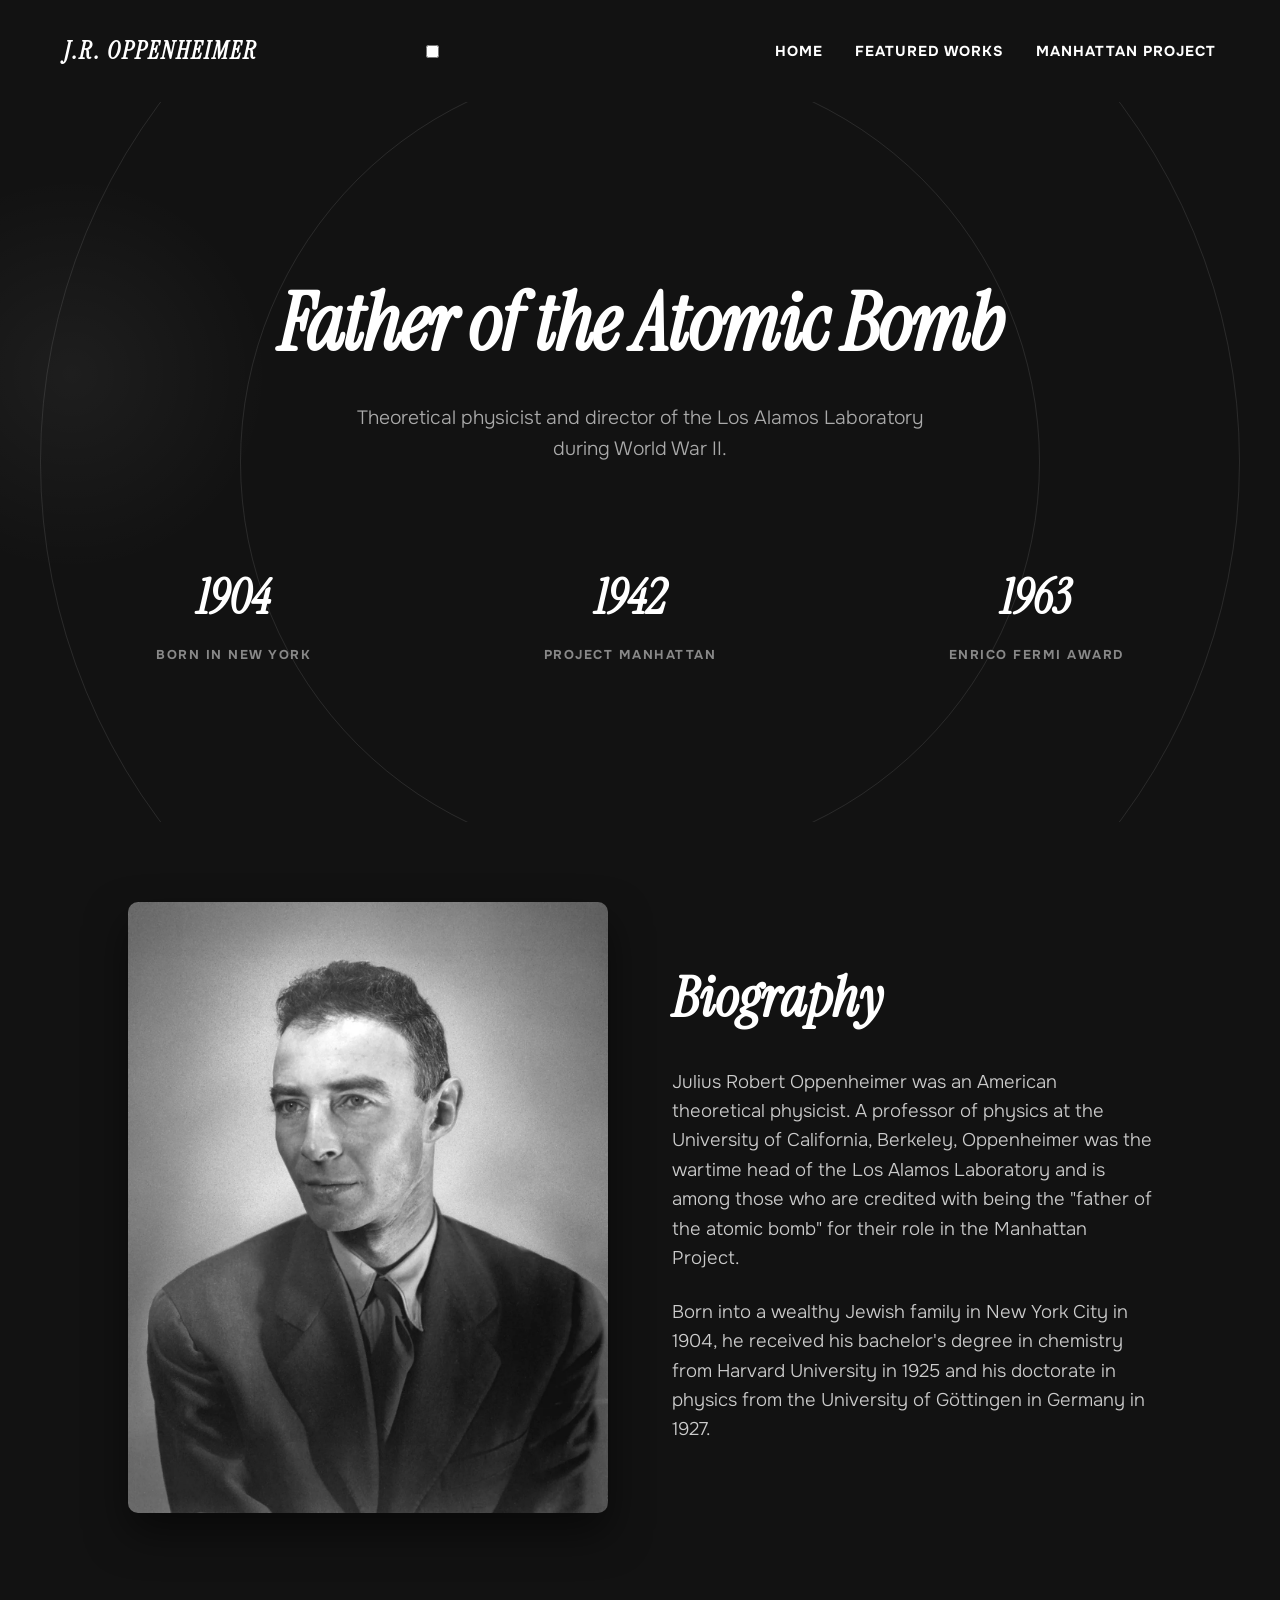
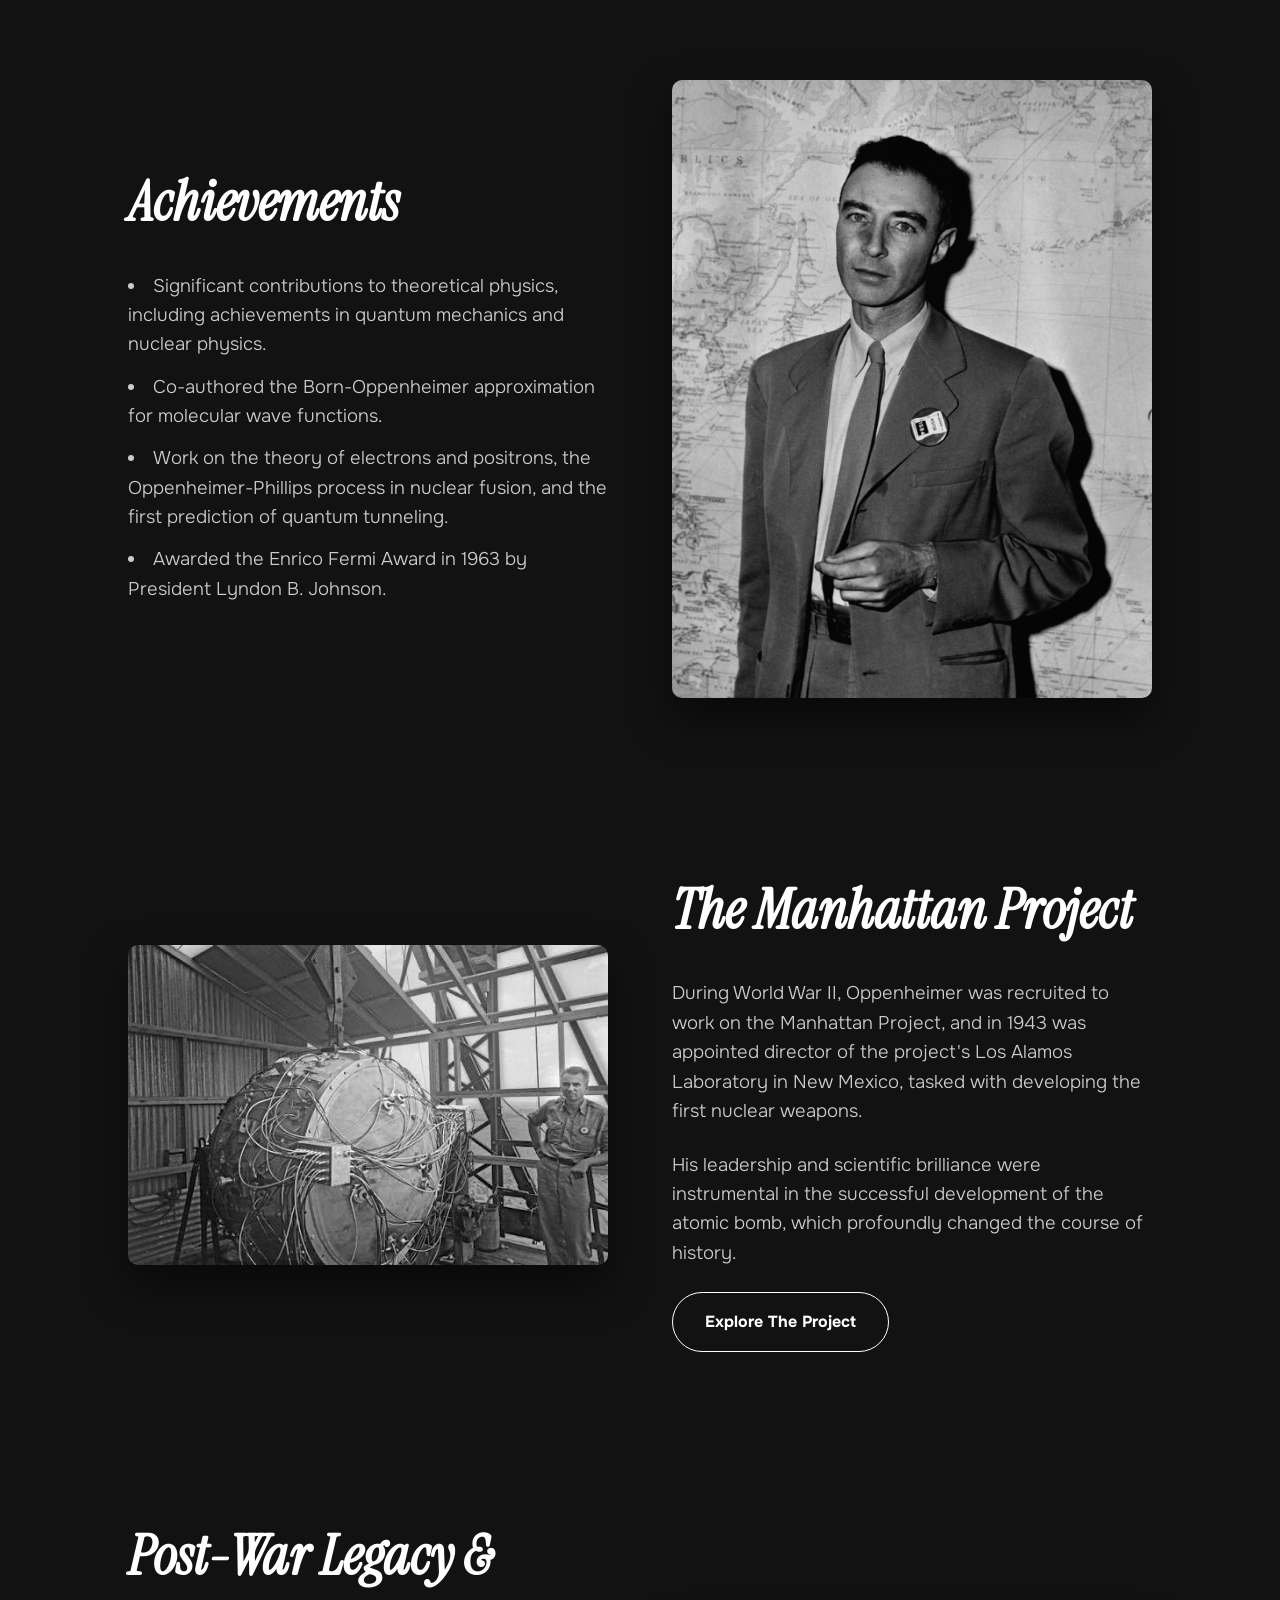
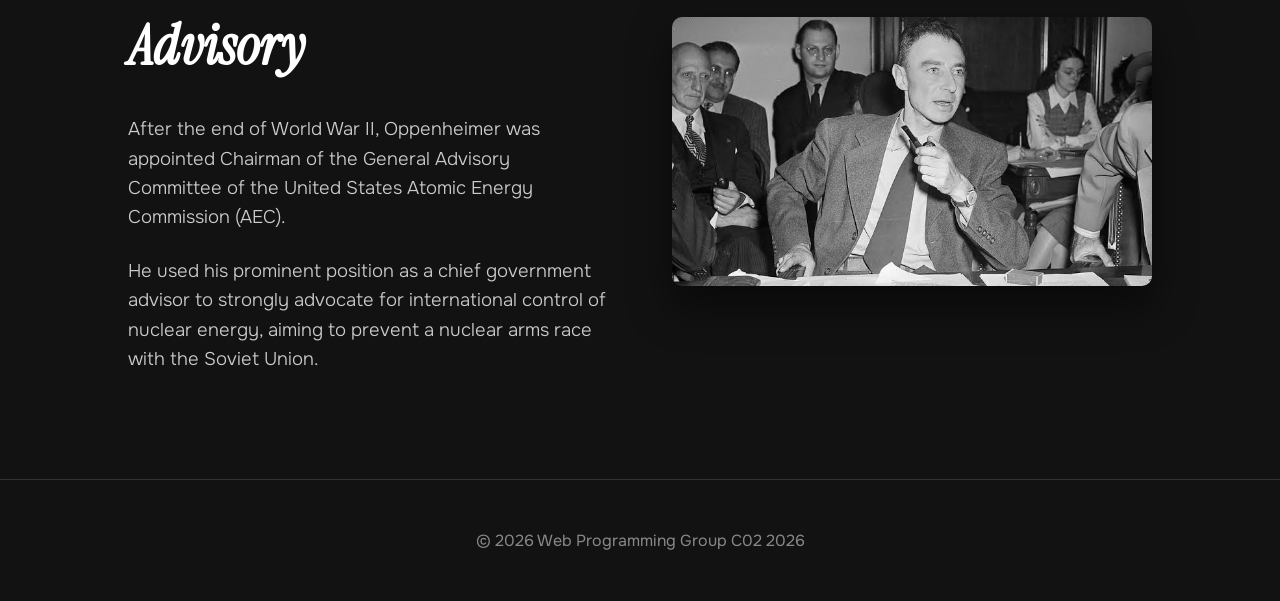
==== commit 21214ef7: "update footer" ====
--- a/src/index.html
+++ b/src/index.html
@@ -6,8 +6,8 @@
     <title>J. Robert Oppenheimer</title>
 
     <!-- Google Fonts: Onest & Instrument Serif -->
-    <link rel="preconnect" href="https://fonts.googleapis.com">
-    <link rel="preconnect" href="https://fonts.gstatic.com" crossorigin>
+    <link rel="preconnect" href="https://fonts.googleapis.com" />
+    <link rel="preconnect" href="https://fonts.gstatic.com" crossorigin />
     <link
       href="https://fonts.googleapis.com/css2?family=Geist+Mono:ital,wght@0,100..900;1,100..900&family=Instrument+Serif:ital@0;1&family=Onest:wght@100..900&display=swap"
       rel="stylesheet"
@@ -27,7 +27,7 @@
       </label>
 
       <div class="nav-links">
-        <a href="index.html">Home</a>
+        <a href="index.html" class="active">Home</a>
         <a href="featured-works.html">Featured Works</a>
         <a href="manhattan-project.html">Manhattan Project</a>
       </div>
--- a/src/style.css
+++ b/src/style.css
@@ -63,59 +63,34 @@
   display: flex;
   justify-content: space-between;
   align-items: center;
-  padding: 24px 60px;
-  border-bottom: 1px solid #333;
+  padding: 2rem 5%;
   position: relative;
   z-index: 10;
 }
 
 .logo {
-  font-family: "Instrument Serif", serif;
-  font-style: italic;
-  font-size: 20px;
-  letter-spacing: 1px;
-}
-
-.menu-toggle-checkbox {
-  display: none;
-}
-
-.hamburger {
-  display: none;
-  position: relative;
-  z-index: 9999;
-  cursor: pointer;
-  flex-direction: column;
-  justify-content: center;
-  gap: 5px;
-}
-
-.hamburger span {
-  display: block;
-  width: 25px;
-  height: 3px;
-  background-color: #ffffff;
-  transition: all 0.3s ease;
-  transform-origin: center;
+  font-weight: 700;
+  font-size: 1.5rem;
+  letter-spacing: 2px;
 }
 
 .nav-links {
   display: flex;
-  gap: 36px;
+  gap: 2rem;
 }
 
 .nav-links a {
-  font-family: "Geist Mono", monospace;
-  font-size: 13px;
-  font-weight: 600;
-  color: #cccccc;
+  color: var(--text-color);
   text-decoration: none;
+  font-size: 0.9rem;
+  text-transform: uppercase;
   letter-spacing: 1px;
-  transition: color 0.2s ease;
+  font-weight: 700;
+  transition: color 0.3s;
 }
 
 .nav-links a:hover {
-  color: #ffffff;
+  color: #aaaaaa;
 }
 
 /* Hero Section (inspired by reference) */
@@ -340,43 +315,8 @@
     gap: 2rem;
     margin-top: 3rem;
   }
-  nav {
-    padding: 20px 24px;
-  }
-
-  .hamburger {
-    display: flex;
-  }
-
   .nav-links {
-    position: fixed;
-    top: 0;
-    right: -260px;
-    width: 240px;
-    height: 100vh;
-    background-color: #1a1a1a;
-    flex-direction: column;
-    align-items: flex-start;
-    padding: 80px 24px;
-    gap: 24px;
-    transition: right 0.3s ease;
-    z-index: 20;
-  }
-
-  .menu-toggle-checkbox:checked + .hamburger span:nth-child(1) {
-    transform: translateY(8px) rotate(45deg);
-  }
-
-  .menu-toggle-checkbox:checked + .hamburger span:nth-child(2) {
-    opacity: 0;
-  }
-
-  .menu-toggle-checkbox:checked + .hamburger span:nth-child(3) {
-    transform: translateY(-8px) rotate(-45deg);
-  }
-
-  .menu-toggle-checkbox:checked ~ .nav-links {
-    right: 0;
+    display: none; /* simple responsive handling */
   }
 }
 
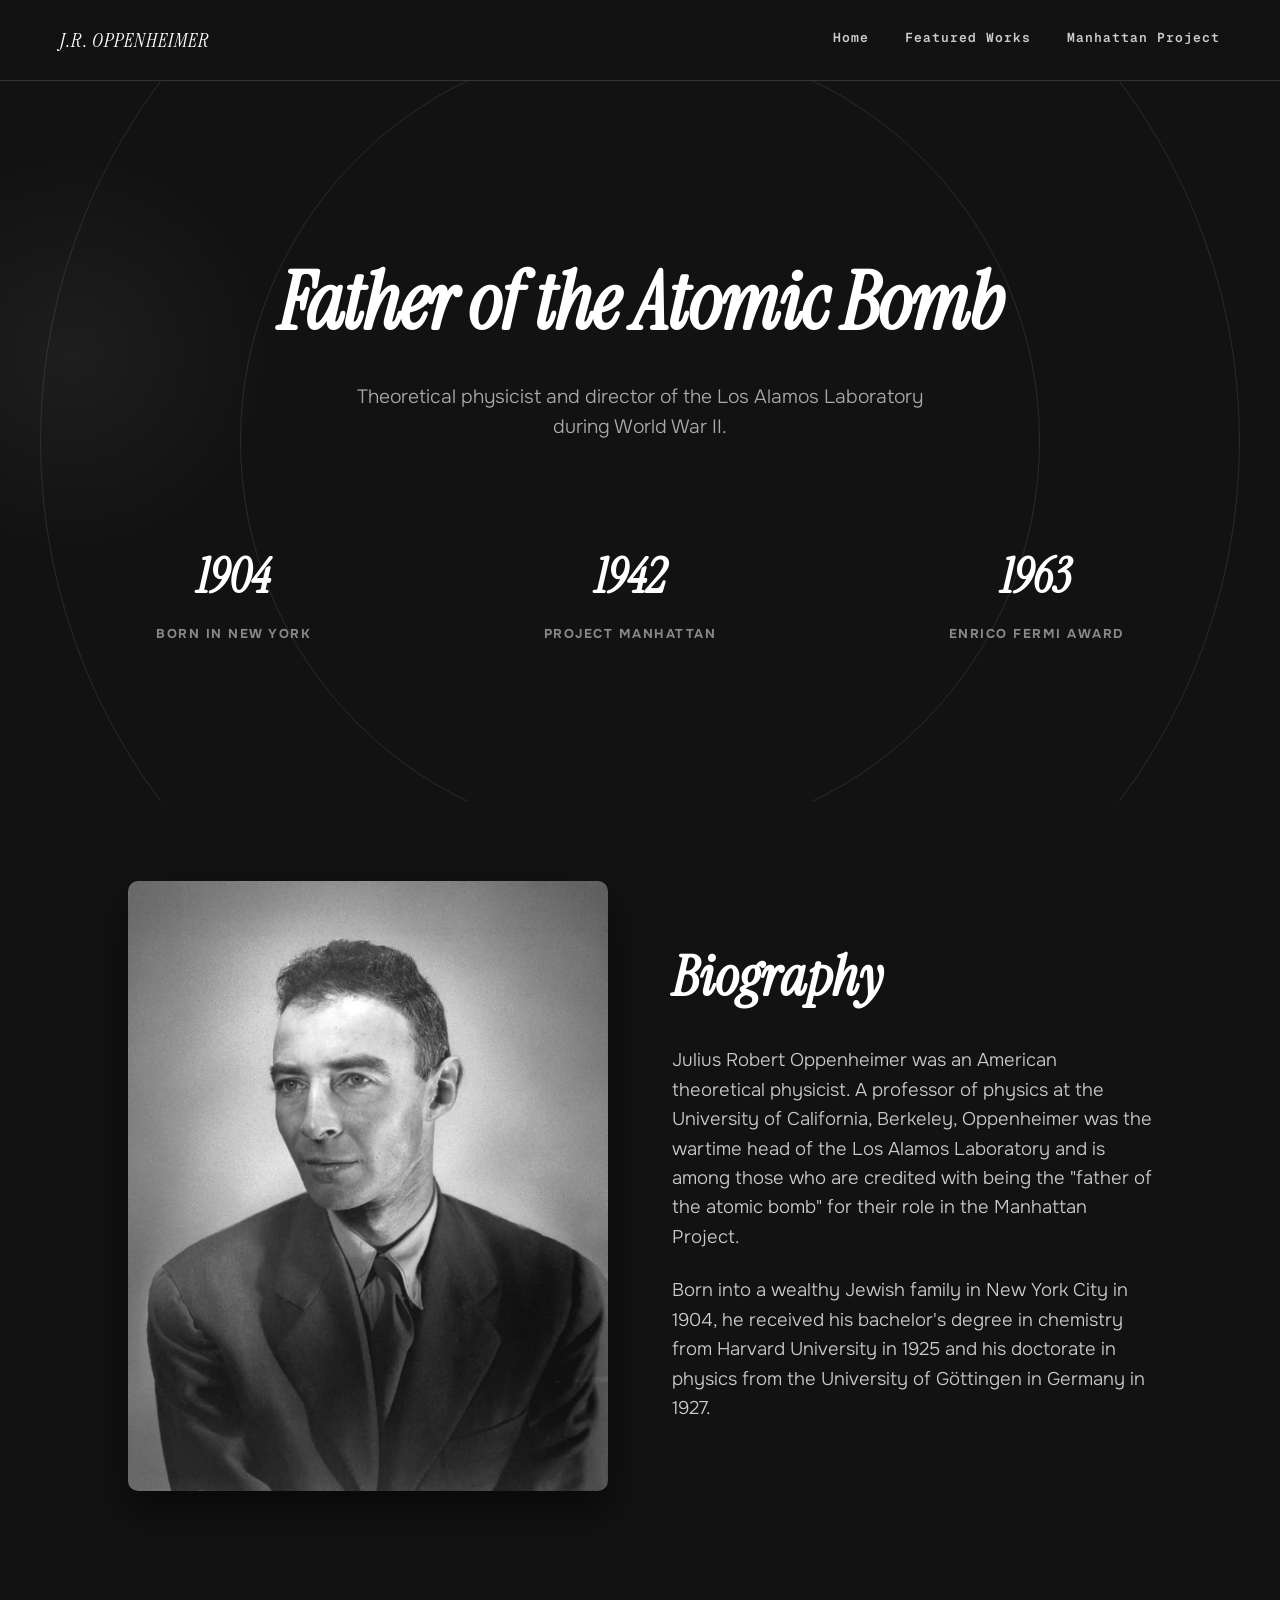
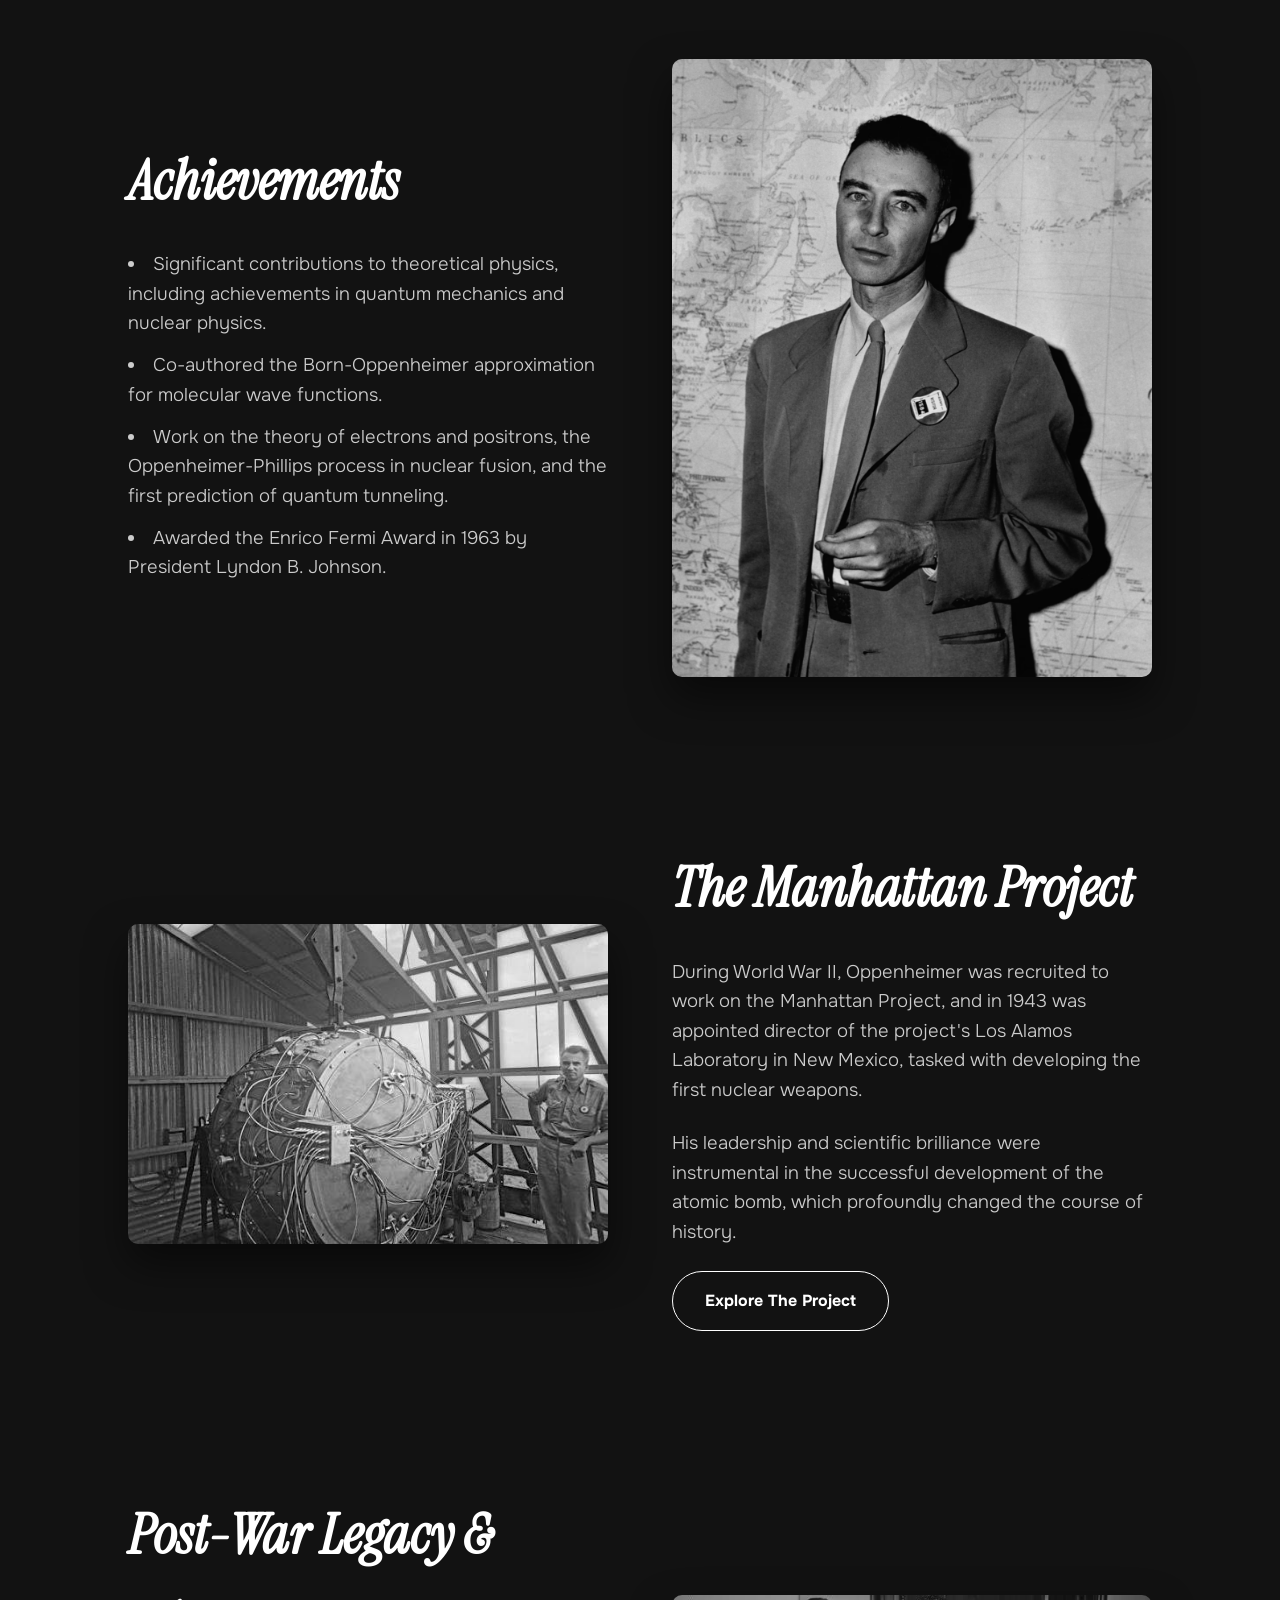
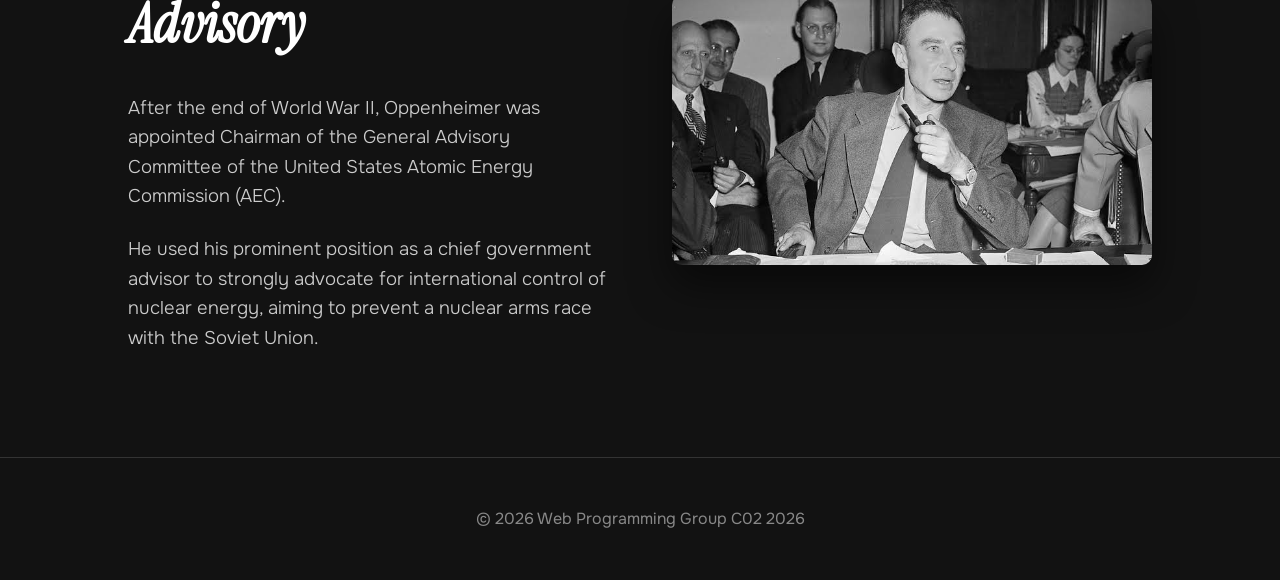
==== commit 80102114: "new navbar landing page" ====
--- a/src/index.html
+++ b/src/index.html
@@ -27,7 +27,7 @@
       </label>
 
       <div class="nav-links">
-        <a href="index.html" class="active">Home</a>
+        <a href="index.html" class="nav-active">Home</a>
         <a href="featured-works.html">Featured Works</a>
         <a href="manhattan-project.html">Manhattan Project</a>
       </div>
--- a/src/style.css
+++ b/src/style.css
@@ -26,7 +26,6 @@
 body.oppenheimer-page h1,
 body.oppenheimer-page h2,
 body.oppenheimer-page h3,
-.logo,
 .stat-number {
   font-family: "Instrument Serif", serif;
   font-style: italic;
@@ -58,42 +57,87 @@
   animation: fadeIn 1.5s ease-out forwards;
 }
 
-/* Navigation */
+/* navbar */
 nav {
   display: flex;
   justify-content: space-between;
   align-items: center;
-  padding: 2rem 5%;
+  padding: 24px 60px;
+  border-bottom: 1px solid #333;
+  background-color: var(--bg-color); /* tambahin ini */
+  position: relative; /* tambahin ini */
+  z-index: 100; /* naikin dari 10, biar di atas semua */
+}
+
+.logo {
+  font-family: "Instrument Serif", serif;
+  font-style: italic;
+  font-size: 20px;
+  letter-spacing: 1px;
+}
+
+/* ---- Hamburger menu (mobile only, toggled via checkbox hack) ---- */
+.menu-toggle-checkbox {
+  display: none;
+}
+
+.hamburger {
+  display: none;
   position: relative;
-  z-index: 10;
-}
-
-.logo {
-  font-weight: 700;
-  font-size: 1.5rem;
-  letter-spacing: 2px;
-}
-
+  z-index: 9999;
+  cursor: pointer;
+  flex-direction: column;
+  justify-content: center;
+  gap: 5px;
+}
+
+.hamburger span {
+  display: block;
+  width: 25px;
+  height: 3px;
+  background-color: #ffffff;
+  transition: all 0.3s ease;
+  transform-origin: center;
+}
+
+/* ---- Nav links + underline hover/active effect ---- */
 .nav-links {
   display: flex;
-  gap: 2rem;
+  gap: 36px;
 }
 
 .nav-links a {
-  color: var(--text-color);
+  font-family: "Geist Mono", monospace;
+  font-size: 13px;
+  font-weight: 600;
+  color: #cccccc;
   text-decoration: none;
-  font-size: 0.9rem;
-  text-transform: uppercase;
   letter-spacing: 1px;
-  font-weight: 700;
-  transition: color 0.3s;
+  transition: color 0.2s ease;
+  position: relative;
+  padding-bottom: 4px;
+}
+
+.nav-links a::after {
+  content: "";
+  position: absolute;
+  bottom: 0;
+  left: 0;
+  width: 0;
+  height: 1px;
+  background-color: #ffffff;
+  transition: width 0.3s ease;
+}
+
+.nav-links a:hover::after {
+  width: 100%;
 }
 
 .nav-links a:hover {
-  color: #aaaaaa;
-}
-
-/* Hero Section (inspired by reference) */
+  color: #ffffff;
+}
+
+/* Hero Section */
 .hero {
   position: relative;
   min-height: 80vh;
@@ -106,7 +150,6 @@
   overflow: hidden;
 }
 
-/* Background blur circles */
 .bg-circle {
   position: absolute;
   border-radius: 50%;
@@ -165,7 +208,6 @@
   animation: fadeUp 1s cubic-bezier(0.16, 1, 0.3, 1) 0.4s forwards;
 }
 
-/* Stats Row */
 .stats-container {
   display: flex;
   justify-content: space-around;
@@ -302,6 +344,7 @@
   animation: fadeIn 1s ease-out 1s forwards;
 }
 
+/* responsive */
 @media (max-width: 768px) {
   .section,
   .section-reverse {
@@ -315,20 +358,46 @@
     gap: 2rem;
     margin-top: 3rem;
   }
+
+  nav {
+    padding: 20px 24px;
+  }
+
+  .hamburger {
+    display: flex;
+  }
+
   .nav-links {
-    display: none; /* simple responsive handling */
-  }
-}
-
-/* =========================================
-   MERGED STYLES FROM ROOT style.css
-   ========================================= */
-
-/* @import url("https://fonts.googleapis.com/css2?family=Geist+Mono:ital,wght@0,100..900;1,100..900&family=Instrument+Serif:ital@0;1&family=Onest:wght@100..900&display=swap"); */
-
-/* body {
-  font-family: "Onest", sans-serif;
-} Note: commented out to preserve Lato font for the landing page */
+    position: fixed;
+    top: 0;
+    right: -260px;
+    width: 240px;
+    height: 100vh;
+    background-color: #1a1a1a;
+    flex-direction: column;
+    align-items: flex-start;
+    padding: 80px 24px;
+    gap: 24px;
+    transition: right 0.3s ease;
+    z-index: 999;
+  }
+
+  .menu-toggle-checkbox:checked + .hamburger span:nth-child(1) {
+    transform: translateY(8px) rotate(45deg);
+  }
+
+  .menu-toggle-checkbox:checked + .hamburger span:nth-child(2) {
+    opacity: 0;
+  }
+
+  .menu-toggle-checkbox:checked + .hamburger span:nth-child(3) {
+    transform: translateY(-8px) rotate(-45deg);
+  }
+
+  .menu-toggle-checkbox:checked ~ .nav-links {
+    right: 0;
+  }
+}
 
 .mono-label {
   font-family: "Geist Mono", monospace;
@@ -339,48 +408,9 @@
   font-style: italic;
 }
 
-.box {
-  position: relative; /* jadi patokan buat overlay di dalemnya */
-  width: 300px;
-  overflow: hidden;
-}
-
-.box img {
-  display: block;
-  width: 100%;
-}
-
-.box-overlay {
-  /* inset: 10px; g jadi ini buat di tengah doang*/
-  position: absolute;
-  bottom: 0;
-  top: 50%; /* nempel di bawah aja, bukan inset semua sisi */
-  left: 0;
-  right: 0;
-  padding: 20px;
-
-  background: rgba(0, 0, 0, 0.4); /* dasar gelap transparan */
-  backdrop-filter: blur(3px); /* ini yang bikin efek blur */
-  -webkit-backdrop-filter: blur(8px);
-
-  color: white;
-  opacity: 0;
-  transform: translateY(10px); /* dikit geser ke bawah pas belum hover */
-  transition:
-    opacity 0.3s ease,
-    transform 0.3s ease;
-
-  opacity: 0;
-  transition: opacity 0.3s ease;
-}
-
-.box:hover .box-overlay {
-  opacity: 1;
-}
-
 .font-onest {
   font-family: "Onest", sans-serif;
-  font-weight: 600;
+  font-weight: 700;
 }
 
 .font-serif-accent {
@@ -388,15 +418,3 @@
   font-style: italic;
   font-weight: 400;
 }
-
-.box-title {
-  font-family: "Onest", sans-serif;
-  font-weight: 600;
-  font-size: 14px; /* kecil, sesuai maumu */
-}
-
-.box-desc {
-  font-family: "Geist Mono", monospace;
-  font-weight: 400;
-  font-size: 13px;
-}
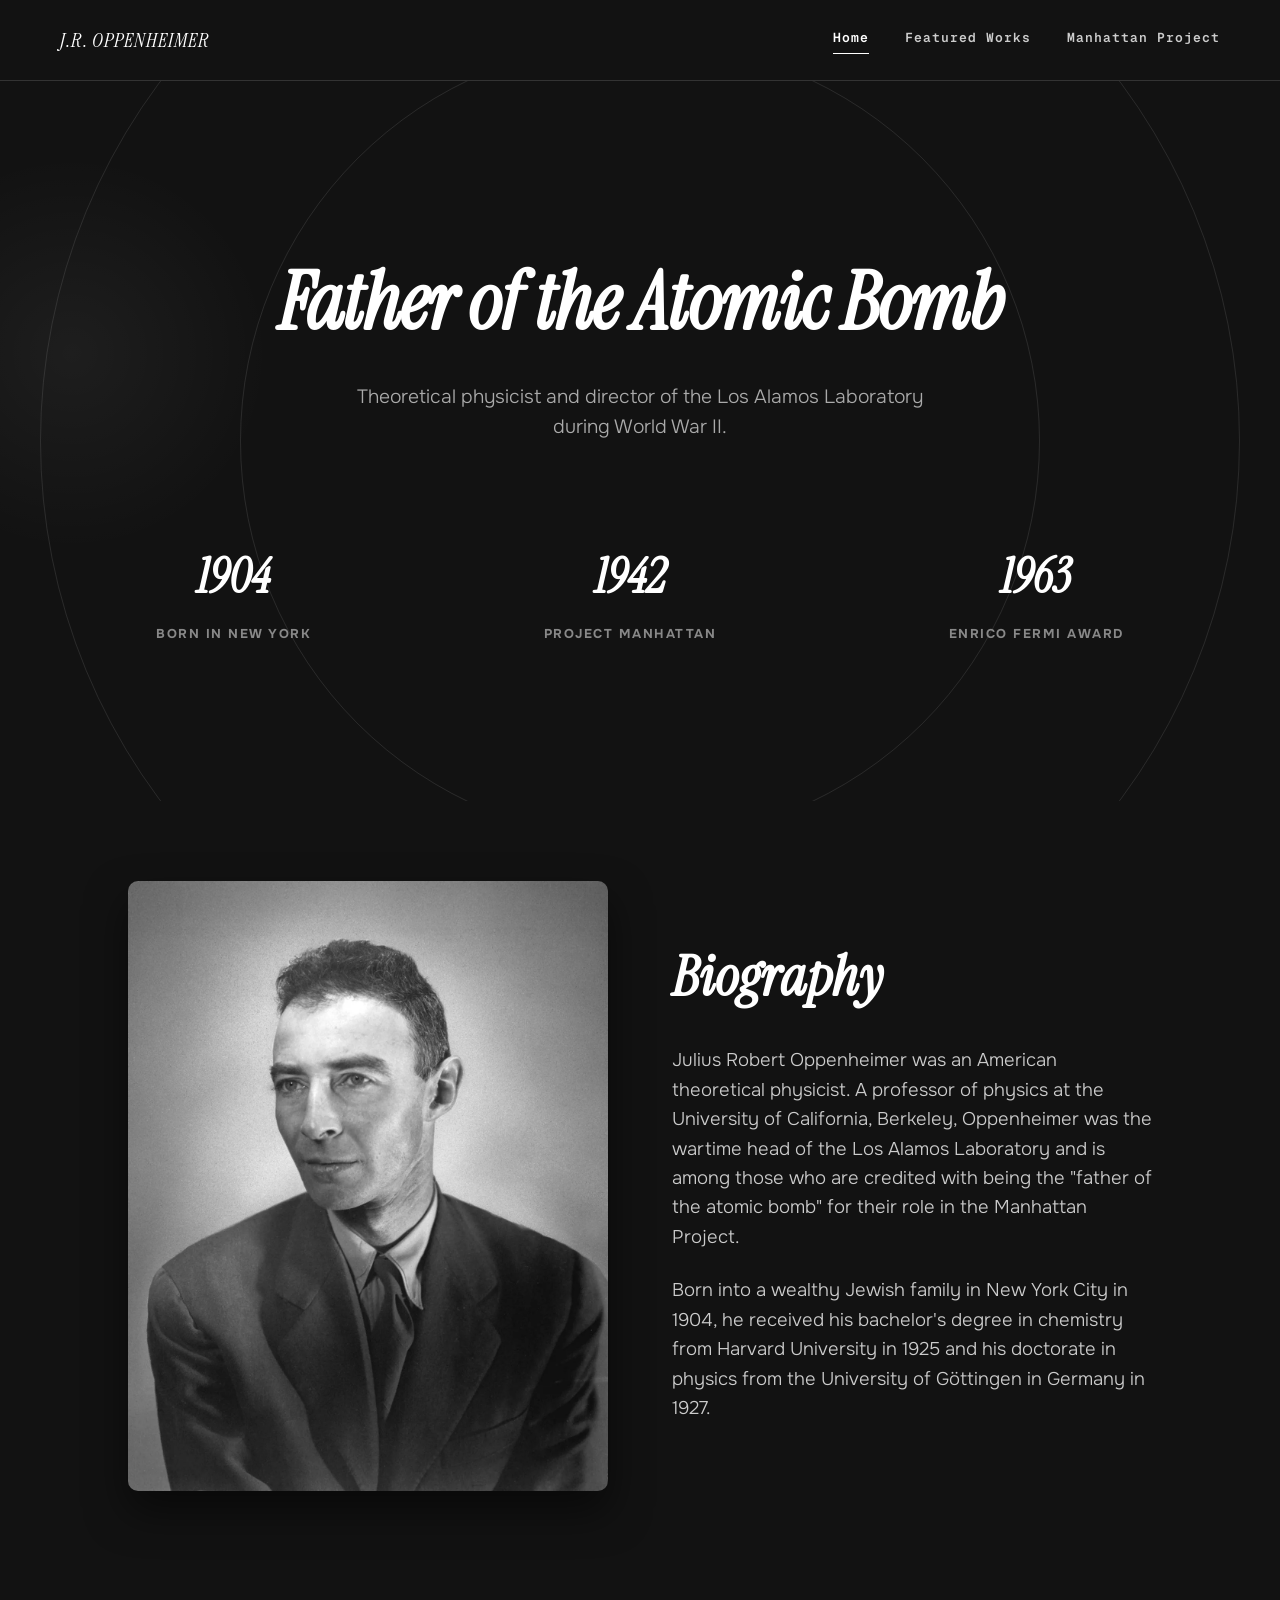
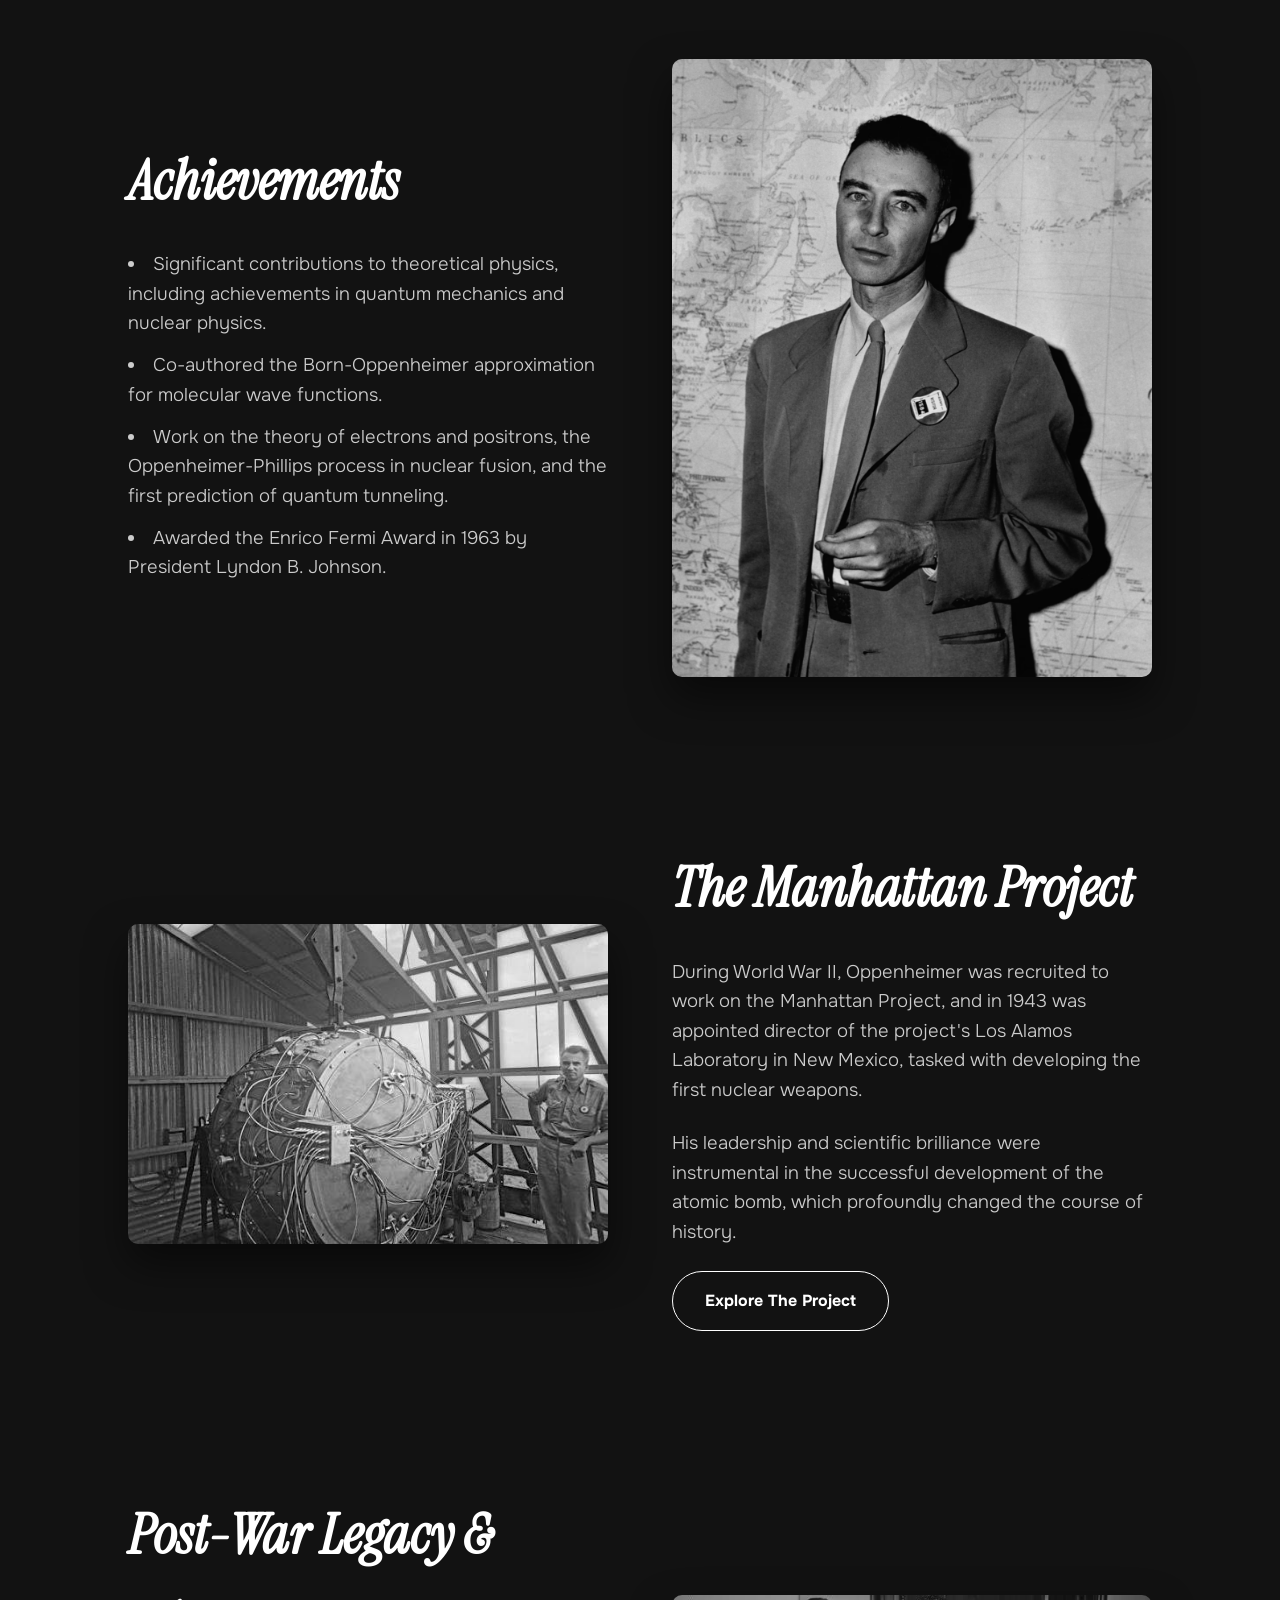
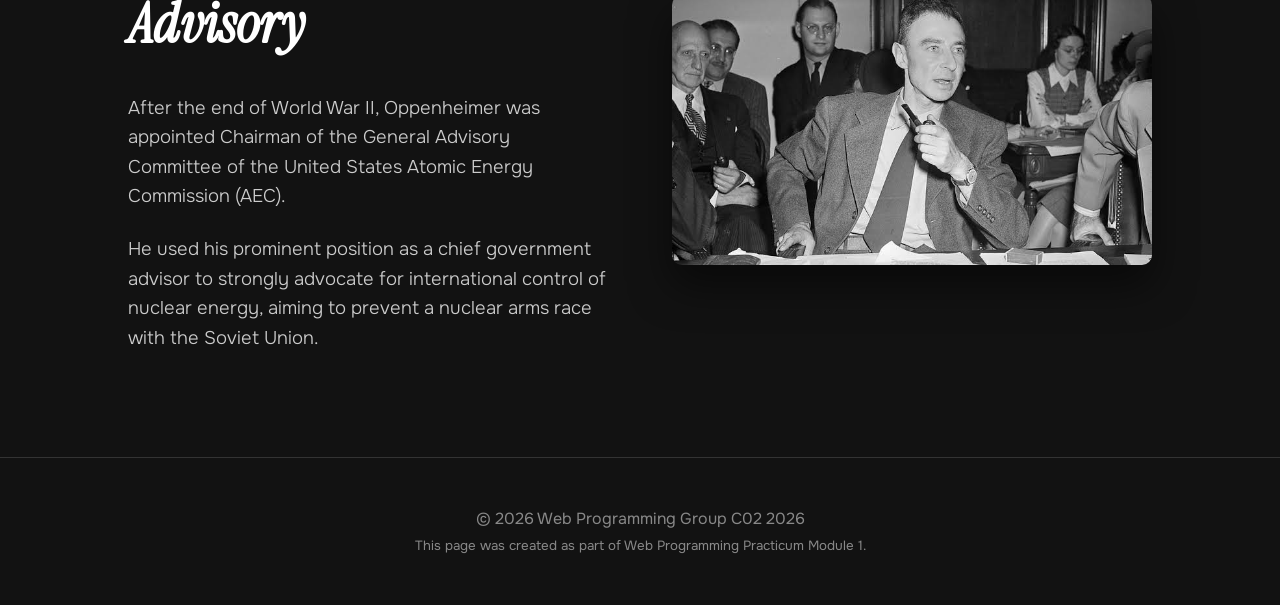
==== commit 6636b05f: "refactor: restructure files and improve UX/UI across all pages - Move all CSS files into a dedicated" ====
--- a/src/index.html
+++ b/src/index.html
@@ -13,7 +13,8 @@
       rel="stylesheet"
     />
 
-    <link rel="stylesheet" href="style.css" />
+    <link rel="stylesheet" href="styles/style.css" />
+    <link rel="stylesheet" href="styles/index-mobile.css" />
   </head>
   <body class="oppenheimer-page">
     <nav class="animate-fade-in">
@@ -62,7 +63,7 @@
 
     <section class="section" id="about">
       <div class="image-block">
-        <img src="images/3.webp" alt="J. Robert Oppenheimer Portrait" />
+        <img src="images/hero-portrait.webp" alt="J. Robert Oppenheimer Portrait" />
       </div>
       <div class="content-block">
         <h2>Biography</h2>
@@ -84,7 +85,7 @@
 
     <section class="section section-reverse">
       <div class="image-block">
-        <img src="images/1.avif" alt="Oppenheimer Achievements" />
+        <img src="images/achievements.avif" alt="Oppenheimer Achievements" />
       </div>
       <div class="content-block">
         <h2>Achievements</h2>
@@ -112,7 +113,7 @@
 
     <section class="section">
       <div class="image-block">
-        <img src="images/4.jpeg" alt="The Manhattan Project" />
+        <img src="images/manhattan-project.jpeg" alt="The Manhattan Project" />
       </div>
       <div class="content-block">
         <h2>The Manhattan Project</h2>
@@ -135,7 +136,7 @@
 
     <section class="section section-reverse">
       <div class="image-block">
-        <img src="images/2.jpeg" alt="Post-War Legacy" />
+        <img src="images/post-war.jpeg" alt="Post-War Legacy" />
       </div>
       <div class="content-block">
         <h2>Post-War Legacy & Advisory</h2>
@@ -154,6 +155,11 @@
 
     <footer>
       <p>&copy; 2026 Web Programming Group C02 2026</p>
+      <p>
+        <small>
+          This page was created as part of Web Programming Practicum Module 1.
+        </small>
+      </p>
     </footer>
   </body>
 </html>
--- a/src/styles/style.css
+++ b/src/styles/style.css
@@ -0,0 +1,422 @@
+:root {
+  --bg-color: #121212;
+  --text-color: #ffffff;
+  --accent-color: #555555;
+}
+
+* {
+  margin: 0;
+  padding: 0;
+  box-sizing: border-box;
+}
+
+body {
+  font-family: "Onest", sans-serif;
+}
+
+body.oppenheimer-page {
+  font-family: "Onest", sans-serif;
+  background-color: var(--bg-color);
+  color: var(--text-color);
+  overflow-x: hidden;
+  line-height: 1.6;
+}
+
+/* Typography Overrides */
+body.oppenheimer-page h1,
+body.oppenheimer-page h2,
+body.oppenheimer-page h3,
+.stat-number {
+  font-family: "Instrument Serif", serif;
+  font-style: italic;
+}
+
+/* Animations */
+@keyframes fadeUp {
+  from {
+    opacity: 0;
+    transform: translateY(40px);
+  }
+  to {
+    opacity: 1;
+    transform: translateY(0);
+  }
+}
+
+@keyframes fadeIn {
+  from {
+    opacity: 0;
+  }
+  to {
+    opacity: 1;
+  }
+}
+
+.animate-fade-in {
+  opacity: 0;
+  animation: fadeIn 1.5s ease-out forwards;
+}
+
+/* navbar */
+nav {
+  display: flex;
+  justify-content: space-between;
+  align-items: center;
+  padding: 24px 60px;
+  border-bottom: 1px solid #333;
+  background-color: var(--bg-color); /* tambahin ini */
+  position: relative; /* tambahin ini */
+  z-index: 100; /* naikin dari 10, biar di atas semua */
+}
+
+.logo {
+  font-family: "Instrument Serif", serif;
+  font-style: italic;
+  font-size: 20px;
+  letter-spacing: 1px;
+}
+
+
+.menu-toggle-checkbox {
+  display: none;
+}
+
+.hamburger {
+  display: none;
+  position: relative;
+  z-index: 9999;
+  cursor: pointer;
+  flex-direction: column;
+  justify-content: center;
+  gap: 5px;
+}
+
+.hamburger span {
+  display: block;
+  width: 25px;
+  height: 3px;
+  background-color: #ffffff;
+  transition: all 0.3s ease;
+  transform-origin: center;
+}
+
+
+.nav-links {
+  display: flex;
+  gap: 36px;
+}
+
+.nav-links a {
+  font-family: "Geist Mono", monospace;
+  font-size: 13px;
+  font-weight: 600;
+  color: #cccccc;
+  text-decoration: none;
+  letter-spacing: 1px;
+  transition: color 0.2s ease;
+  position: relative;
+  padding-bottom: 4px;
+}
+
+.nav-links a::after {
+  content: "";
+  position: absolute;
+  bottom: 0;
+  left: 0;
+  width: 0;
+  height: 1px;
+  background-color: #ffffff;
+  transition: width 0.3s ease;
+}
+
+.nav-links a:hover::after {
+  width: 100%;
+}
+
+.nav-links a:hover {
+  color: #ffffff;
+}
+
+/* Hero Section */
+.hero {
+  position: relative;
+  min-height: 80vh;
+  padding: 4rem 2rem;
+  display: flex;
+  flex-direction: column;
+  justify-content: center;
+  align-items: center;
+  text-align: center;
+  overflow: hidden;
+}
+
+.bg-circle {
+  position: absolute;
+  border-radius: 50%;
+  border: 1px solid rgba(255, 255, 255, 0.1);
+  z-index: -1;
+}
+
+.circle-1 {
+  width: 800px;
+  height: 800px;
+  top: 50%;
+  left: 50%;
+  transform: translate(-50%, -50%);
+}
+
+.circle-2 {
+  width: 1200px;
+  height: 1200px;
+  top: 50%;
+  left: 50%;
+  transform: translate(-50%, -50%);
+}
+
+.circle-3 {
+  width: 400px;
+  height: 400px;
+  top: 10%;
+  left: -10%;
+  background: radial-gradient(
+    circle,
+    rgba(255, 255, 255, 0.05) 0%,
+    rgba(18, 18, 18, 0) 70%
+  );
+  border: none;
+}
+
+.hero-title {
+  font-size: 5rem;
+  font-weight: 700;
+  letter-spacing: -1px;
+  margin-bottom: 1rem;
+  max-width: 800px;
+  z-index: 1;
+  opacity: 0;
+  animation: fadeUp 1s cubic-bezier(0.16, 1, 0.3, 1) 0.2s forwards;
+}
+
+.hero-subtitle {
+  font-size: 1.2rem;
+  color: #aaaaaa;
+  font-weight: 300;
+  margin-bottom: 1rem;
+  max-width: 600px;
+  z-index: 1;
+  opacity: 0;
+  animation: fadeUp 1s cubic-bezier(0.16, 1, 0.3, 1) 0.4s forwards;
+}
+
+.stats-container {
+  display: flex;
+  justify-content: space-around;
+  width: 100%;
+  max-width: 1200px;
+  margin-top: 5rem;
+  z-index: 1;
+  opacity: 0;
+  animation: fadeUp 1s cubic-bezier(0.16, 1, 0.3, 1) 0.6s forwards;
+}
+
+.stat-item {
+  text-align: center;
+}
+
+.stat-number {
+  font-size: 3rem;
+  font-weight: 700;
+  margin-bottom: 0.5rem;
+}
+
+.stat-label {
+  font-size: 0.8rem;
+  text-transform: uppercase;
+  color: #888;
+  letter-spacing: 1.5px;
+  font-weight: 700;
+}
+
+/* Content Sections */
+.section {
+  padding: 5rem 10%;
+  display: flex;
+  gap: 4rem;
+  align-items: center;
+  opacity: 0;
+  animation: fadeUp 1s cubic-bezier(0.16, 1, 0.3, 1) 0.8s forwards;
+}
+
+.section-reverse {
+  flex-direction: row-reverse;
+}
+
+.content-block {
+  flex: 1;
+}
+
+.content-block h2 {
+  font-size: 3.5rem;
+  margin-bottom: 1.5rem;
+  font-weight: 700;
+}
+
+.content-block p {
+  font-size: 1.15rem;
+  color: #cccccc;
+  font-weight: 300;
+  margin-bottom: 1.5rem;
+}
+
+.content-block ul {
+  list-style-position: inside;
+  color: #cccccc;
+  font-weight: 300;
+  font-size: 1.15rem;
+  margin-bottom: 1.5rem;
+}
+
+.content-block li {
+  margin-bottom: 0.8rem;
+}
+
+.image-block {
+  flex: 1;
+  position: relative;
+}
+
+.image-block img {
+  width: 100%;
+  height: 100%;
+  object-fit: cover;
+  border-radius: 10px;
+  box-shadow: 0 20px 40px rgba(0, 0, 0, 0.5);
+  filter: grayscale(100%);
+  transition: filter 0.5s ease;
+}
+
+.image-block img:hover {
+  filter: grayscale(0%);
+}
+
+.btn {
+  display: inline-block;
+  padding: 1rem 2rem;
+  background-color: var(--text-color);
+  color: var(--bg-color);
+  text-decoration: none;
+  font-weight: bold;
+  border-radius: 30px;
+  transition:
+    background-color 0.3s,
+    transform 0.3s;
+}
+
+.btn:hover {
+  background-color: #dddddd;
+  transform: translateY(-3px);
+}
+
+.btn-outline {
+  background-color: transparent;
+  color: var(--text-color);
+  border: 1px solid var(--text-color);
+  display: inline-block;
+  padding: 1rem 2rem;
+  text-decoration: none;
+  font-weight: bold;
+  border-radius: 30px;
+  transition:
+    background-color 0.3s,
+    transform 0.3s;
+}
+
+.btn-outline:hover {
+  background-color: rgba(255, 255, 255, 0.1);
+  transform: translateY(-3px);
+}
+
+/* Footer */
+footer {
+  text-align: center;
+  padding: 3rem;
+  border-top: 1px solid #333;
+  color: #888;
+  opacity: 0;
+  animation: fadeIn 1s ease-out 1s forwards;
+}
+
+/* responsive */
+@media (max-width: 768px) {
+  .section,
+  .section-reverse {
+    flex-direction: column;
+  }
+  .hero-title {
+    font-size: 3rem;
+  }
+  .stats-container {
+    flex-direction: column;
+    gap: 2rem;
+    margin-top: 3rem;
+  }
+
+  nav {
+    padding: 20px 24px;
+  }
+
+  .hamburger {
+    display: flex;
+  }
+
+  .nav-links {
+    position: fixed;
+    top: 0;
+    right: -260px;
+    width: 240px;
+    height: 100vh;
+    background-color: #1a1a1a;
+    flex-direction: column;
+    align-items: flex-start;
+    padding: 80px 24px;
+    gap: 24px;
+    transition: right 0.3s ease;
+    z-index: 999;
+  }
+
+  .menu-toggle-checkbox:checked + .hamburger span:nth-child(1) {
+    transform: translateY(8px) rotate(45deg);
+  }
+
+  .menu-toggle-checkbox:checked + .hamburger span:nth-child(2) {
+    opacity: 0;
+  }
+
+  .menu-toggle-checkbox:checked + .hamburger span:nth-child(3) {
+    transform: translateY(-8px) rotate(-45deg);
+  }
+
+  .menu-toggle-checkbox:checked ~ .nav-links {
+    right: 0;
+  }
+}
+
+.mono-label {
+  font-family: "Geist Mono", monospace;
+}
+
+.accent-italic {
+  font-family: "Instrument Serif", serif;
+  font-style: italic;
+}
+
+.font-onest {
+  font-family: "Onest", sans-serif;
+  font-weight: 700;
+}
+
+.font-serif-accent {
+  font-family: "Instrument Serif", serif;
+  font-style: italic;
+  font-weight: 400;
+}
--- a/src/styles/index-mobile.css
+++ b/src/styles/index-mobile.css
@@ -0,0 +1,159 @@
+/* index-mobile.css */
+
+html {
+  scroll-behavior: smooth;
+}
+
+
+.menu-toggle-checkbox {
+  display: none;
+}
+
+
+.hamburger {
+  display: none;
+  position: relative;
+  z-index: 9999;
+  cursor: pointer;
+  flex-direction: column;
+  justify-content: center;
+  gap: 5px;
+}
+
+.hamburger span {
+  display: block;
+  width: 25px;
+  height: 3px;
+  background-color: #ffffff;
+  transition: all 0.3s ease;
+  transform-origin: center;
+}
+
+
+.nav-links a.nav-active {
+  color: #ffffff;
+}
+
+.nav-links a.nav-active::after {
+  content: "";
+  position: absolute;
+  bottom: -2px;
+  left: 0;
+  width: 100%;
+  height: 1px;
+  background-color: #ffffff;
+}
+
+
+mark {
+  background-color: rgba(255, 255, 255, 0.15);
+  color: #ffffff;
+  padding: 0 3px;
+  border-radius: 3px;
+}
+
+
+@media (max-width: 768px) {
+
+  nav {
+    padding: 1.25rem 1.5rem;
+    flex-wrap: wrap;
+    position: relative;
+  }
+
+  .hamburger {
+    display: flex;
+  }
+
+  .nav-links {
+    position: fixed;
+    top: 0;
+    right: -260px;
+    width: 240px;
+    height: 100vh;
+    background-color: #1a1a1a;
+    flex-direction: column;
+    align-items: flex-start;
+    padding: 80px 24px;
+    gap: 24px;
+    transition: right 0.3s ease;
+    z-index: 100;
+    display: flex !important;
+  }
+
+
+  .menu-toggle-checkbox:checked + .hamburger span:nth-child(1) {
+    transform: translateY(8px) rotate(45deg);
+  }
+
+  .menu-toggle-checkbox:checked + .hamburger span:nth-child(2) {
+    opacity: 0;
+  }
+
+  .menu-toggle-checkbox:checked + .hamburger span:nth-child(3) {
+    transform: translateY(-8px) rotate(-45deg);
+  }
+
+  .menu-toggle-checkbox:checked ~ .nav-links {
+    right: 0;
+  }
+
+
+  .hero-title {
+    font-size: 2.6rem;
+  }
+
+  .hero-subtitle {
+    font-size: 1rem;
+    padding: 0 1rem;
+  }
+
+  .stats-container {
+    flex-direction: column;
+    gap: 2rem;
+    margin-top: 2.5rem;
+  }
+
+
+  .section,
+  .section-reverse {
+    flex-direction: column !important;
+    padding: 3rem 5%;
+    gap: 2rem;
+  }
+
+  .content-block h2 {
+    font-size: 2.2rem;
+  }
+
+  .content-block p,
+  .content-block ul {
+    font-size: 1rem;
+  }
+
+
+  .image-block img {
+    width: 100%;
+    height: auto;
+  }
+
+
+  footer {
+    padding: 2rem 1.5rem;
+    font-size: 0.85rem;
+  }
+}
+
+@media (max-width: 480px) {
+  .hero-title {
+    font-size: 2rem;
+  }
+
+  .stat-number {
+    font-size: 2.2rem;
+  }
+
+  .content-block h2 {
+    font-size: 1.9rem;
+  }
+}
